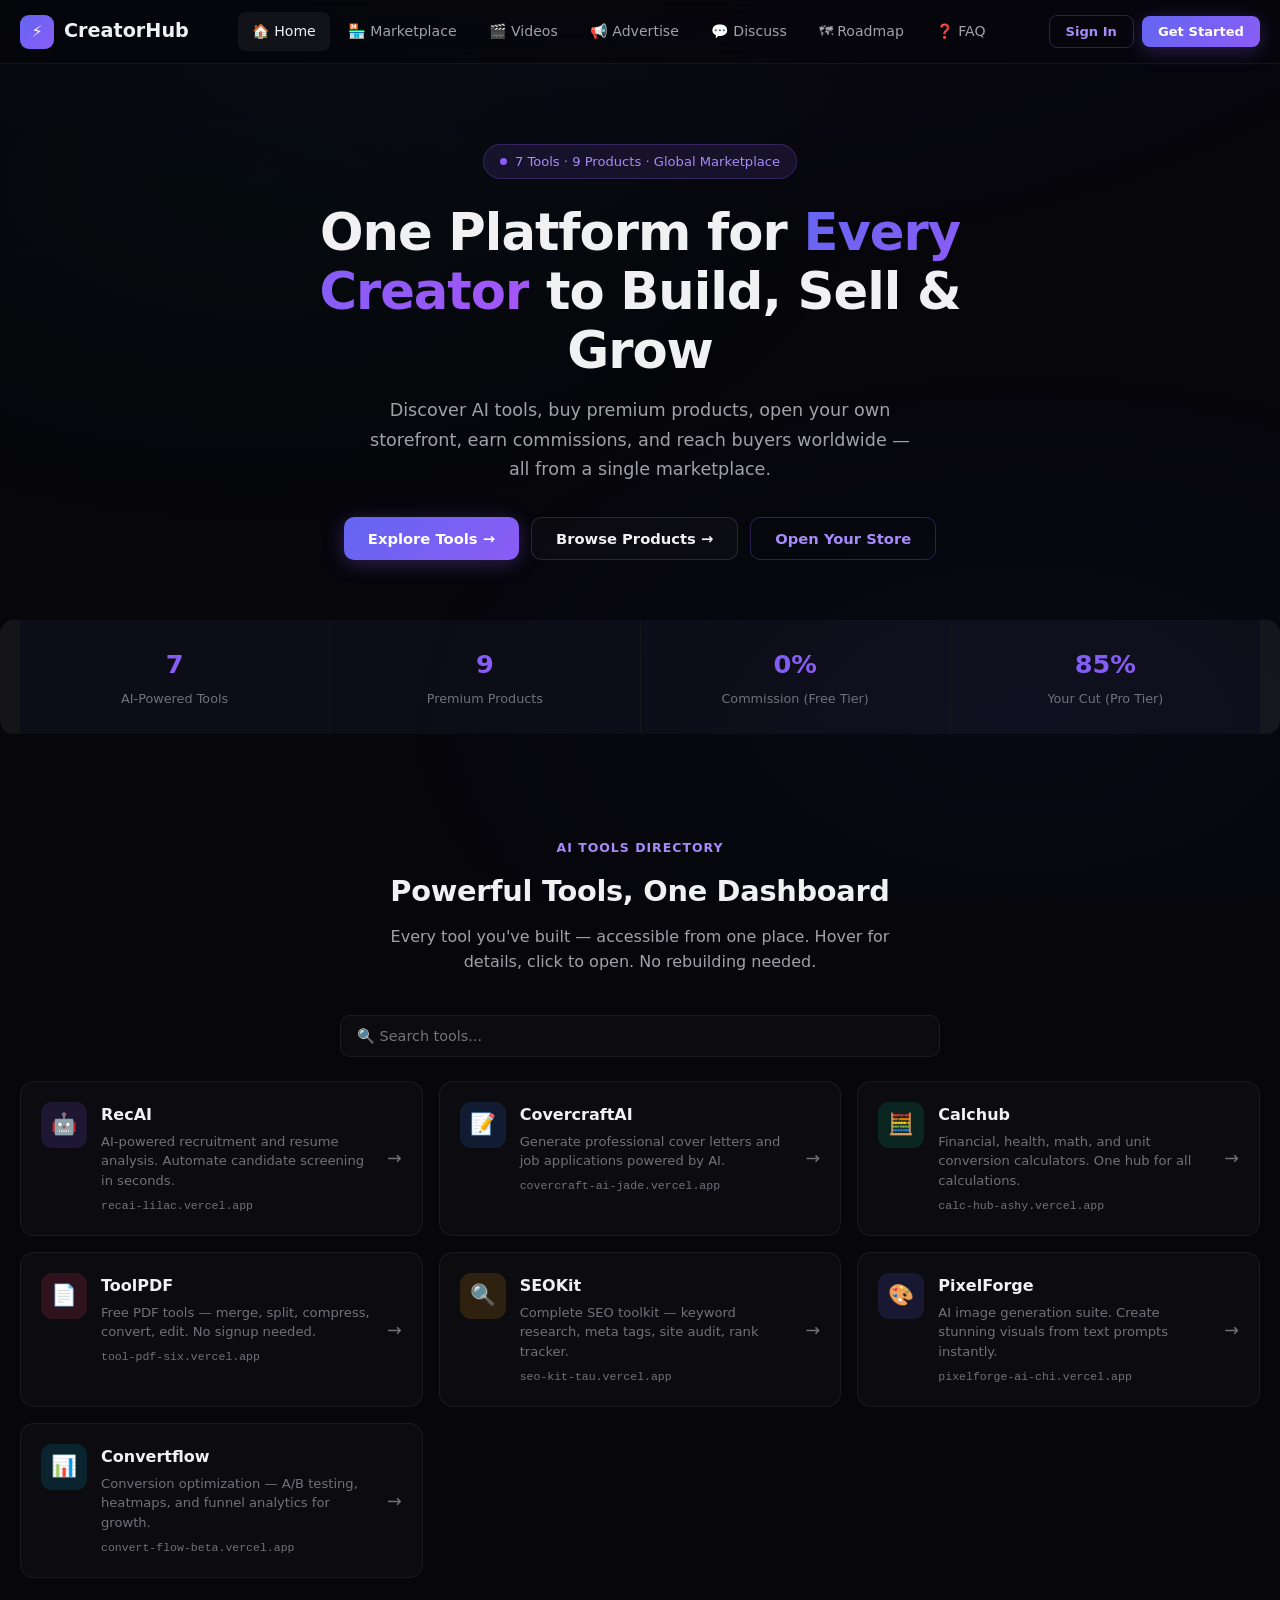
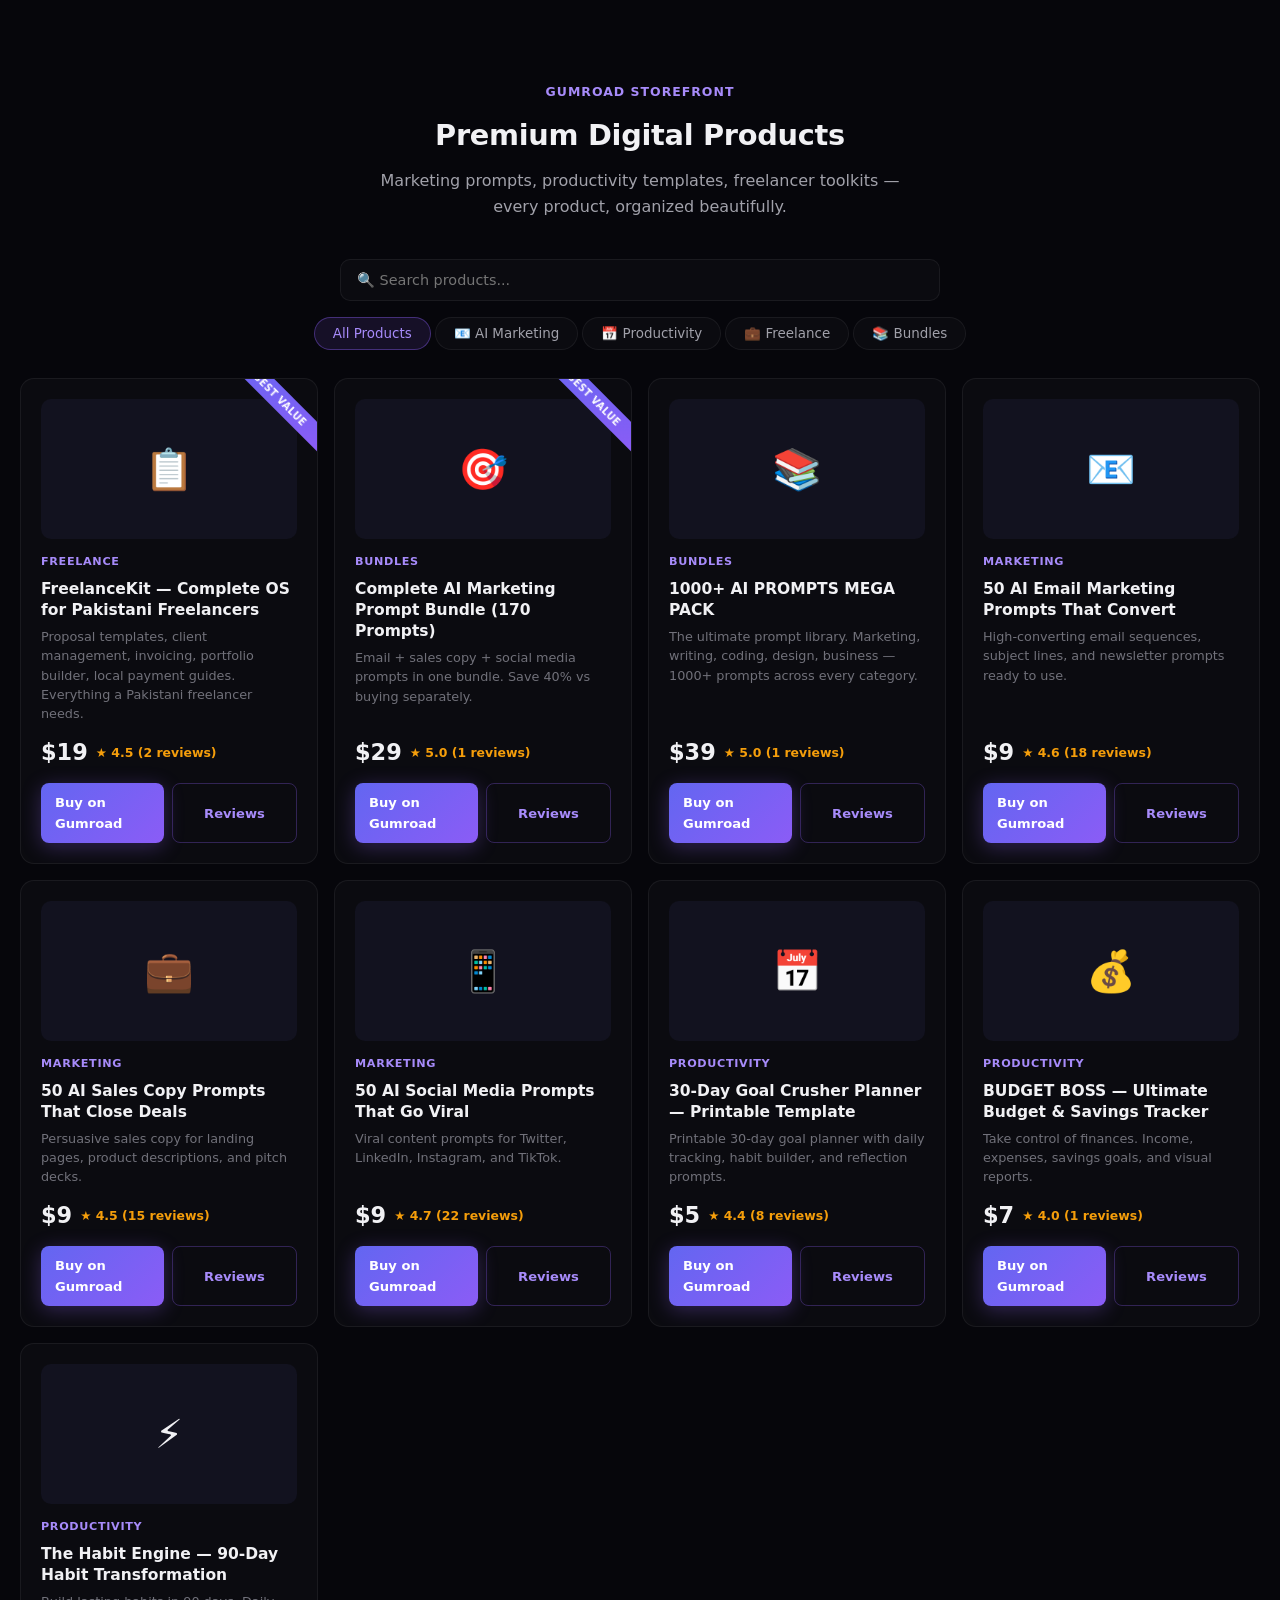
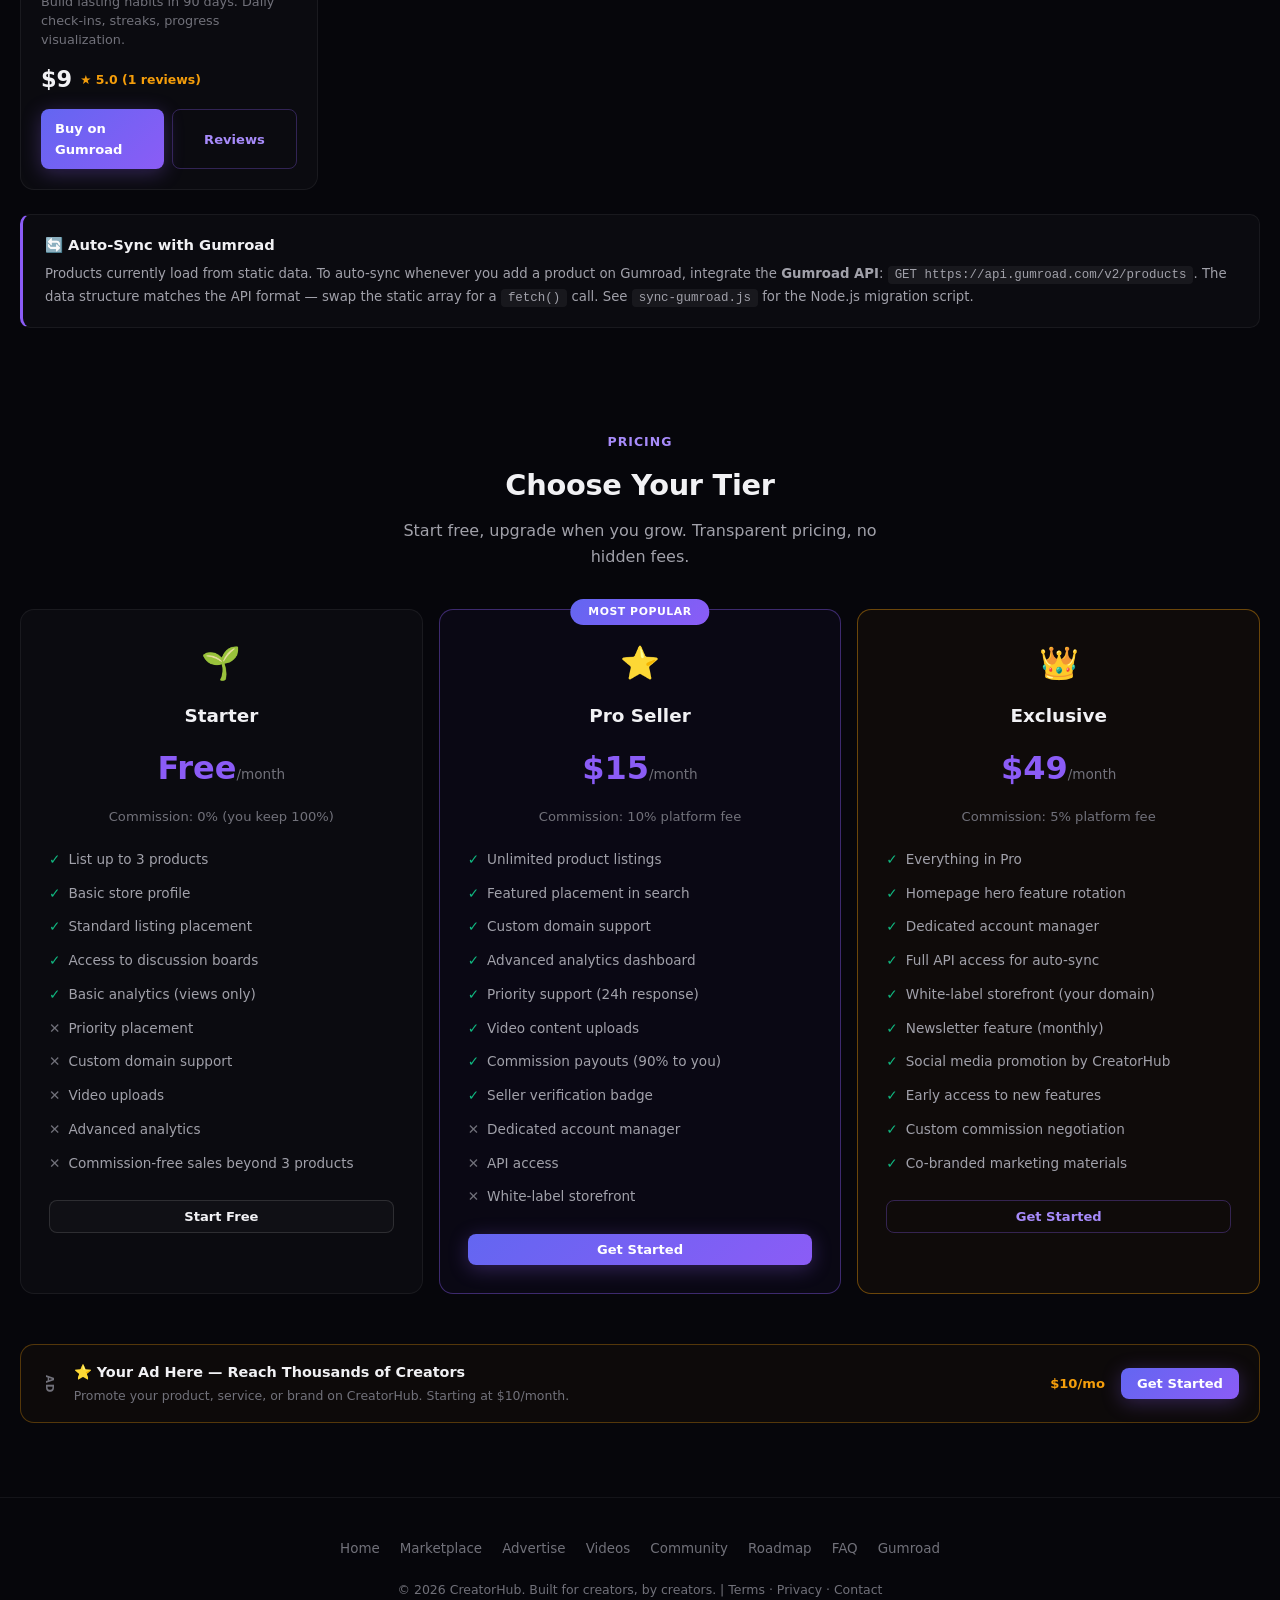
==== index.html @ b2ad4614 "first commit" ====
<!DOCTYPE html>
<html lang="en">
<head>
<meta charset="UTF-8">
<meta name="viewport" content="width=device-width, initial-scale=1.0">
<title>CreatorHub — All-in-One Creator Marketplace</title>
<meta name="description" content="Discover AI tools, buy premium digital products, open your own store, and grow your creator business. One platform for everything.">
<link rel="stylesheet" href="css/style.css">
</head>
<body>

<!-- ============================================================
     NAVIGATION
     ============================================================ -->
<nav class="nav">
  <div class="nav-inner">
    <a href="#" class="logo" onclick="App.navigate('home');return false;">
      <div class="logo-icon">⚡</div>
      CreatorHub
    </a>
    <div class="nav-links" id="navLinks">
      <a data-page="home" class="active" onclick="App.navigate('home')">🏠 Home</a>
      <a data-page="marketplace" onclick="App.navigate('marketplace')">🏪 Marketplace</a>
      <a data-page="videos" onclick="App.navigate('videos')">🎬 Videos</a>
      <a data-page="ads" onclick="App.navigate('ads')">📢 Advertise</a>
      <a data-page="discussions" onclick="App.navigate('discussions')">💬 Discuss</a>
      <a data-page="roadmap" onclick="App.navigate('roadmap')">🗺 Roadmap</a>
      <a data-page="faq" onclick="App.navigate('faq')">❓ FAQ</a>
    </div>
    <div class="nav-auth" id="authUI">
      <button class="btn btn-sm btn-outline" onclick="App.openModal('loginModal')">Sign In</button>
      <button class="btn btn-sm btn-primary" onclick="App.openModal('registerModal')">Get Started</button>
    </div>
    <button class="mobile-menu-btn" id="mobileMenuBtn">☰</button>
  </div>
</nav>

<!-- ============================================================
     TOAST CONTAINER
     ============================================================ -->
<div id="toastContainer" style="position:fixed;bottom:20px;right:20px;z-index:300;"></div>

<!-- ============================================================
     PAGE: HOME
     ============================================================ -->
<section class="page-section active" id="page-home">

  <!-- HERO -->
  <div class="hero">
    <div class="hero-badge"><span class="hero-badge-dot"></span> 7 Tools · 9 Products · Global Marketplace</div>
    <h1>One Platform for <span>Every Creator</span> to Build, Sell & Grow</h1>
    <p>Discover AI tools, buy premium products, open your own storefront, earn commissions, and reach buyers worldwide — all from a single marketplace.</p>
    <div class="hero-actions">
      <button class="btn btn-primary" onclick="document.getElementById('tools').scrollIntoView({behavior:'smooth'})">Explore Tools →</button>
      <button class="btn btn-secondary" onclick="document.getElementById('products').scrollIntoView({behavior:'smooth'})">Browse Products →</button>
      <button class="btn btn-outline" onclick="App.navigate('marketplace')">Open Your Store</button>
    </div>
  </div>

  <!-- STATS -->
  <div class="stats-bar" style="max-width:var(--max-width);margin:0 auto 50px;padding:0 20px;">
    <div class="stat"><div class="stat-value">7</div><div class="stat-label">AI-Powered Tools</div></div>
    <div class="stat"><div class="stat-value">9</div><div class="stat-label">Premium Products</div></div>
    <div class="stat"><div class="stat-value">0%</div><div class="stat-label">Commission (Free Tier)</div></div>
    <div class="stat"><div class="stat-value">85%</div><div class="stat-label">Your Cut (Pro Tier)</div></div>
  </div>

  <!-- TOOLS -->
  <div class="section" id="tools">
    <div class="section-header">
      <div class="section-label">AI Tools Directory</div>
      <h2>Powerful Tools, One Dashboard</h2>
      <p>Every tool you've built — accessible from one place. Hover for details, click to open. No rebuilding needed.</p>
    </div>
    <div style="max-width:600px;margin:0 auto 24px;">
      <input type="text" placeholder="🔍 Search tools..." id="toolsSearch" style="width:100%;padding:12px 16px;background:var(--bg-card);border:1px solid var(--border);border-radius:10px;color:var(--text-primary);font-size:0.9rem;font-family:var(--font);">
    </div>
    <div class="grid-3" id="toolsGrid"></div>
    <p id="toolsNoResults" style="text-align:center;color:var(--text-muted);margin-top:16px;display:none;">No tools match your search. Try a different keyword.</p>
  </div>

  <!-- PRODUCTS -->
  <div class="section" id="products">
    <div class="section-header">
      <div class="section-label">Gumroad Storefront</div>
      <h2>Premium Digital Products</h2>
      <p>Marketing prompts, productivity templates, freelancer toolkits — every product, organized beautifully.</p>
    </div>
    <div style="max-width:600px;margin:0 auto 16px;">
      <input type="text" placeholder="🔍 Search products..." id="productsSearch" style="width:100%;padding:12px 16px;background:var(--bg-card);border:1px solid var(--border);border-radius:10px;color:var(--text-primary);font-size:0.9rem;font-family:var(--font);">
    </div>
    <div class="tabs" id="productTabs">
      <button class="tab active" data-cat="all">All Products</button>
      <button class="tab" data-cat="marketing">📧 AI Marketing</button>
      <button class="tab" data-cat="productivity">📅 Productivity</button>
      <button class="tab" data-cat="freelance">💼 Freelance</button>
      <button class="tab" data-cat="bundles">📚 Bundles</button>
    </div>
    <div class="grid-4" id="productsGrid"></div>

    <div class="info-box" style="margin-top:24px;">
      <h4>🔄 Auto-Sync with Gumroad</h4>
      <p>Products currently load from static data. To auto-sync whenever you add a product on Gumroad, integrate the <strong>Gumroad API</strong>: <code>GET https://api.gumroad.com/v2/products</code>. The data structure matches the API format — swap the static array for a <code>fetch()</code> call. See <code>sync-gumroad.js</code> for the Node.js migration script.</p>
    </div>
  </div>

  <!-- TIERS -->
  <div class="section" id="tiers">
    <div class="section-header">
      <div class="section-label">Pricing</div>
      <h2>Choose Your Tier</h2>
      <p>Start free, upgrade when you grow. Transparent pricing, no hidden fees.</p>
    </div>
    <div class="tier-grid" id="tiersGrid"></div>
  </div>

  <!-- AD BANNER SAMPLE -->
  <div style="max-width:var(--max-width);margin:0 auto;padding:0 20px 50px;">
    <div class="ad-banner premium">
      <div class="ad-label">AD</div>
      <div class="ad-content">
        <h4>⭐ Your Ad Here — Reach Thousands of Creators</h4>
        <p>Promote your product, service, or brand on CreatorHub. Starting at $10/month.</p>
      </div>
      <div class="ad-price">$10/mo</div>
      <button class="btn btn-sm btn-primary" onclick="App.navigate('ads')">Get Started</button>
    </div>
  </div>

</section>

<!-- ============================================================
     PAGE: MARKETPLACE
     ============================================================ -->
<section class="page-section" id="page-marketplace">
  <div class="hero" style="padding-top:60px;">
    <h1>The <span>Creator Marketplace</span></h1>
    <p>Discover stores from creators worldwide. List your own products and earn. Free tier available — no risk.</p>
  </div>
  <div class="section">
    <div class="section-header"><h2>Featured Sellers</h2></div>
    <div class="grid-3" id="marketplaceGrid"></div>
  </div>
  <div class="section" style="padding-top:0;">
    <div class="section-header"><h2>Apply to Sell</h2><p>Fill the form and we'll review your store within 48 hours.</p></div>
    <div style="max-width:560px;margin:0 auto;">
      <div class="card" id="sellerFormCard">
        <form id="sellerForm" onsubmit="return false;">
          <div class="form-row">
            <div class="form-group"><label>Your Name</label><input type="text" placeholder="Osama" required id="sellerName"></div>
            <div class="form-group"><label>Store Name</label><input type="text" placeholder="My Store" required id="storeName"></div>
          </div>
          <div class="form-group"><label>Gumroad / Product URL</label><input type="url" placeholder="https://yourname.gumroad.com" required id="sellerUrl"></div>
          <div class="form-group"><label>What do you sell?</label><input type="text" placeholder="e.g. Notion templates, AI prompts, design assets" required id="sellerType"></div>
          <div class="form-group">
            <label>Choose Tier</label>
            <select required id="sellerTier">
              <option value="">Select a tier...</option>
              <option value="free">🌱 Starter — Free (0% commission, 3 products)</option>
              <option value="pro">⭐ Pro — $15/mo (10% commission, unlimited)</option>
              <option value="exclusive">👑 Exclusive — $49/mo (5% commission, white-label)</option>
            </select>
          </div>
          <button class="btn btn-primary" style="width:100%;justify-content:center;" id="sellerFormBtn">Apply Now →</button>
        </form>
        <div class="form-success-box" id="sellerSuccess">
          <div class="icon">🎉</div>
          <h4>Application Submitted!</h4>
          <p>We'll review your store and get back within 48 hours. Your products appear on CreatorHub once approved.</p>
        </div>
      </div>
    </div>
  </div>
</section>

<!-- ============================================================
     PAGE: VIDEOS
     ============================================================ -->
<section class="page-section" id="page-videos">
  <div class="hero" style="padding-top:60px;">
    <h1>🎬 <span>Video Content</span></h1>
    <p>Product demos, tutorials, and premium content. Free videos for everyone, premium content for Pro+ members.</p>
  </div>
  <div class="section">
    <div class="video-grid" id="videosGrid"></div>
    <div class="info-box" style="margin-top:24px;">
      <h4>📹 Want to feature your video?</h4>
      <p>Pro and Exclusive sellers can upload product demos and tutorials. Premium videos are locked to paid subscribers. Third-party advertisers can also buy pre-roll ad placements on video content.</p>
    </div>
  </div>
</section>

<!-- ============================================================
     PAGE: ADVERTISE
     ============================================================ -->
<section class="page-section" id="page-ads">
  <div class="hero" style="padding-top:60px;">
    <h1>📢 <span>Advertise</span> on CreatorHub</h1>
    <p>Reach creators, freelancers, and buyers. Promote your product, brand, or service with targeted ad placements.</p>
  </div>
  <div class="section">
    <div class="grid-4" id="adsGrid"></div>
    <div class="info-box" style="margin-top:24px;">
      <h4>🔄 Who can advertise?</h4>
      <p><strong>Anyone.</strong> Your products, other creators' products, movie promotions, app installs, SaaS tools, online courses — if it's relevant to creators and buyers, it fits. Each ad slot is reviewed before going live to maintain quality.</p>
    </div>
  </div>
</section>

<!-- ============================================================
     PAGE: DISCUSSIONS
     ============================================================ -->
<section class="page-section" id="page-discussions">
  <div class="hero" style="padding-top:60px;">
    <h1>💬 <span>Community Discussions</span></h1>
    <p>Ask questions, share wins, request features, and connect with fellow creators.</p>
  </div>
  <div class="section">
    <div style="margin-bottom:16px;" id="discussionActions"></div>
    <div id="discussionsGrid"></div>
    <div class="info-box" style="margin-top:16px;">
      <h4>🚩 Community Guidelines</h4>
      <p>Be respectful. No spam. No hate speech. Reports are reviewed within 24 hours. Repeated violations result in account suspension. This is a space for creators to help creators.</p>
    </div>
  </div>
</section>

<!-- ============================================================
     PAGE: ROADMAP
     ============================================================ -->
<section class="page-section" id="page-roadmap">
  <div class="hero" style="padding-top:60px;">
    <h1>🗺 <span>Product Roadmap</span></h1>
    <p>Where we're headed — from Pakistan-first to global creator economy platform.</p>
  </div>
  <div class="section">
    <div class="grid-3" id="roadmapGrid"></div>
  </div>
</section>

<!-- ============================================================
     PAGE: FAQ
     ============================================================ -->
<section class="page-section" id="page-faq">
  <div class="hero" style="padding-top:60px;">
    <h1>❓ <span>Frequently Asked</span> Questions</h1>
    <p>Everything you need to know about CreatorHub.</p>
  </div>
  <div class="section">
    <div class="grid-3" id="faqGrid"></div>
  </div>
</section>

<!-- ============================================================
     PAGE: DASHBOARD (authenticated)
     ============================================================ -->
<section class="page-section" id="page-dashboard">
  <div class="hero" style="padding-top:60px;">
    <h1>📊 <span>Dashboard</span></h1>
    <p>Your CreatorHub overview. Analytics, earnings, and product performance.</p>
  </div>
  <div class="section" id="dashboardContent">
    <p style="text-align:center;color:var(--text-muted);">Sign in to view your dashboard.</p>
  </div>
</section>

<!-- ============================================================
     PAGE: MY STORE (authenticated)
     ============================================================ -->
<section class="page-section" id="page-my-store">
  <div class="hero" style="padding-top:60px;">
    <h1>🏪 <span>My Store</span></h1>
    <p>Manage your products, view reviews, and track performance.</p>
  </div>
  <div class="section" id="myStoreContent">
    <p style="text-align:center;color:var(--text-muted);">Sign in to manage your store.</p>
  </div>
</section>

<!-- ============================================================
     PAGE: SETTINGS (authenticated)
     ============================================================ -->
<section class="page-section" id="page-settings">
  <div class="hero" style="padding-top:60px;">
    <h1>⚙️ <span>Account Settings</span></h1>
    <p>Manage your profile, security, and preferences.</p>
  </div>
  <div class="section" id="settingsContent" style="max-width:560px;">
    <p style="text-align:center;color:var(--text-muted);">Sign in to access settings.</p>
  </div>
</section>

<!-- ============================================================
     MODALS
     ============================================================ -->

<!-- LOGIN MODAL -->
<div class="modal-overlay" id="loginModal">
  <div class="modal">
    <h2>Welcome Back</h2>
    <p>Sign in to your CreatorHub account</p>

    <div class="social-login">
      <button class="social-btn google" onclick="App.login('google')">🔵 Continue with Google</button>
      <button class="social-btn github" onclick="App.login('github')">🐙 Continue with GitHub</button>
      <button class="social-btn twitter" onclick="App.login('twitter')">🐦 Continue with Twitter</button>
      <button class="social-btn facebook" onclick="App.login('facebook')">📘 Continue with Facebook</button>
    </div>

    <div class="divider-line">or sign in with email</div>

    <div class="form-group">
      <label>Email</label>
      <input type="email" placeholder="you@example.com" id="loginEmail">
    </div>
    <div class="form-group">
      <label>Password</label>
      <input type="password" placeholder="Enter password" id="loginPass">
    </div>
    <button class="btn btn-primary" style="width:100%;justify-content:center;margin-bottom:10px;" id="loginEmailBtn">Sign In</button>
    <div style="display:flex;justify-content:space-between;font-size:0.8rem;">
      <a style="color:var(--accent);cursor:pointer;" onclick="App.showToast('📧 Password reset link sent to your email', 'info')">Forgot password?</a>
      <a style="color:var(--accent);cursor:pointer;" onclick="App.closeModal('loginModal');App.openModal('registerModal');">Create account</a>
    </div>
  </div>
</div>

<!-- REGISTER MODAL -->
<div class="modal-overlay" id="registerModal">
  <div class="modal">
    <h2>Create Your Account</h2>
    <p>Join the creator marketplace — free to start.</p>

    <div class="social-login">
      <button class="social-btn google" onclick="App.login('google')">🔵 Continue with Google</button>
      <button class="social-btn github" onclick="App.login('github')">🐙 Continue with GitHub</button>
    </div>

    <div class="divider-line">or register with email</div>

    <div class="form-group">
      <label>Full Name</label>
      <input type="text" placeholder="Your name" id="regName">
    </div>
    <div class="form-group">
      <label>Email</label>
      <input type="email" placeholder="you@example.com" id="regEmail">
    </div>
    <div class="form-group">
      <label>Password</label>
      <input type="password" placeholder="Min 8 characters" id="regPass">
    </div>
    <button class="btn btn-primary" style="width:100%;justify-content:center;" id="registerBtn">Create Free Account</button>
    <p style="text-align:center;font-size:0.78rem;color:var(--text-muted);margin-top:10px;">
      By signing up, you agree to our Terms and Privacy Policy.
    </p>
  </div>
</div>

<!-- REVIEWS MODAL -->
<div class="modal-overlay" id="reviewModal">
  <div class="modal wide">
    <div id="reviewContent"></div>
    <button class="btn btn-secondary btn-sm" style="margin-top:16px;" onclick="App.closeModal('reviewModal')">Close</button>
  </div>
</div>

<!-- ============================================================
     FOOTER
     ============================================================ -->
<footer class="footer">
  <div class="footer-links">
    <a onclick="App.navigate('home')">Home</a>
    <a onclick="App.navigate('marketplace')">Marketplace</a>
    <a onclick="App.navigate('ads')">Advertise</a>
    <a onclick="App.navigate('videos')">Videos</a>
    <a onclick="App.navigate('discussions')">Community</a>
    <a onclick="App.navigate('roadmap')">Roadmap</a>
    <a onclick="App.navigate('faq')">FAQ</a>
    <a href="https://bahijan4.gumroad.com" target="_blank">Gumroad</a>
  </div>
  <p>© 2026 CreatorHub. Built for creators, by creators. | Terms · Privacy · Contact</p>
</footer>

<!-- ============================================================
     SCRIPTS
     ============================================================ -->
<script src="js/data.js"></script>
<script src="js/app.js"></script>

</body>
</html>
---- css/style.css ----
/* ============================================================
   CREATORHUB v2 — Full Marketplace Platform
   Design System & Global Styles
   ============================================================ */

:root {
  /* Dark theme */
  --bg-deep: #06060b;
  --bg-surface: #0d0d17;
  --bg-elevated: #12121f;
  --bg-card: rgba(255,255,255,0.025);
  --bg-card-hover: rgba(255,255,255,0.05);
  --border: rgba(255,255,255,0.06);
  --border-light: rgba(255,255,255,0.12);
  --border-active: rgba(139,92,246,0.4);
  --text-primary: #f1f1f4;
  --text-secondary: #a1a1aa;
  --text-muted: #71717a;
  --accent: #8b5cf6;
  --accent-soft: rgba(139,92,246,0.12);
  --accent-glow: rgba(139,92,246,0.3);
  --green: #10b981;
  --green-soft: rgba(16,185,129,0.12);
  --amber: #f59e0b;
  --amber-soft: rgba(245,158,11,0.12);
  --red: #ef4444;
  --red-soft: rgba(239,68,68,0.12);
  --radius: 10px;
  --radius-lg: 14px;
  --radius-xl: 20px;
  --font: 'Inter', -apple-system, BlinkMacSystemFont, 'Segoe UI', system-ui, sans-serif;
  --max-width: 1320px;
  --nav-height: 64px;
}

*, *::before, *::after { box-sizing: border-box; margin: 0; padding: 0; }

html { scroll-behavior: smooth; }

body {
  font-family: var(--font);
  background: var(--bg-deep);
  color: var(--text-primary);
  line-height: 1.6;
  -webkit-font-smoothing: antialiased;
  min-height: 100vh;
}

body::before {
  content: '';
  position: fixed; inset: 0; z-index: 0; pointer-events: none;
  background:
    radial-gradient(ellipse 70% 50% at 50% -20%, rgba(139,92,246,0.06), transparent),
    radial-gradient(ellipse 50% 40% at 80% 80%, rgba(99,102,241,0.04), transparent),
    radial-gradient(ellipse 50% 40% at 20% 20%, rgba(16,185,129,0.03), transparent);
}

/* ---- SCROLLBAR ---- */
::-webkit-scrollbar { width: 6px; }
::-webkit-scrollbar-track { background: transparent; }
::-webkit-scrollbar-thumb { background: rgba(255,255,255,0.1); border-radius: 3px; }
::-webkit-scrollbar-thumb:hover { background: rgba(255,255,255,0.2); }

/* ---- NAV ---- */
.nav {
  position: sticky; top: 0; z-index: 100;
  background: rgba(6,6,11,0.88);
  backdrop-filter: blur(20px) saturate(180%);
  border-bottom: 1px solid var(--border);
  height: var(--nav-height);
}
.nav-inner {
  max-width: var(--max-width); margin: 0 auto; padding: 0 20px;
  height: 100%; display: flex; align-items: center; justify-content: space-between;
}
.logo { display: flex; align-items: center; gap: 10px; font-weight: 700; font-size: 1.2rem; color: var(--text-primary); text-decoration: none; }
.logo-icon { width: 34px; height: 34px; background: linear-gradient(135deg, #6366f1, #8b5cf6); border-radius: 9px; display: flex; align-items: center; justify-content: center; font-size: 1rem; }
.nav-links { display: flex; gap: 4px; align-items: center; }
.nav-links a { color: var(--text-secondary); text-decoration: none; padding: 8px 14px; border-radius: 8px; font-size: 0.88rem; font-weight: 500; transition: all 0.2s; cursor: pointer; }
.nav-links a:hover, .nav-links a.active { color: var(--text-primary); background: var(--bg-card-hover); }
.nav-auth { display: flex; gap: 8px; align-items: center; }
.nav-avatar { width: 32px; height: 32px; border-radius: 50%; background: var(--accent-soft); display: flex; align-items: center; justify-content: center; font-weight: 600; font-size: 0.8rem; color: #a78bfa; cursor: pointer; position: relative; }
.nav-dropdown { display: none; position: absolute; top: 40px; right: 0; background: var(--bg-elevated); border: 1px solid var(--border-light); border-radius: var(--radius); min-width: 180px; overflow: hidden; z-index: 10; }
.nav-dropdown.open { display: block; }
.nav-dropdown a { display: block; padding: 10px 16px; color: var(--text-secondary); text-decoration: none; font-size: 0.85rem; transition: all 0.15s; cursor: pointer; }
.nav-dropdown a:hover { background: var(--bg-card-hover); color: var(--text-primary); }
.nav-dropdown .divider { border-top: 1px solid var(--border); margin: 4px 0; }
.mobile-menu-btn { display: none; background: none; border: none; color: var(--text-primary); font-size: 1.4rem; cursor: pointer; }

/* ---- BUTTONS ---- */
.btn {
  display: inline-flex; align-items: center; gap: 8px; padding: 12px 24px;
  border-radius: 10px; font-weight: 600; font-size: 0.92rem; text-decoration: none;
  border: none; cursor: pointer; transition: all 0.2s; font-family: var(--font);
}
.btn-primary { background: linear-gradient(135deg, #6366f1, #8b5cf6); color: #fff; box-shadow: 0 4px 20px var(--accent-glow); }
.btn-primary:hover { transform: translateY(-1px); box-shadow: 0 6px 28px rgba(139,92,246,0.4); }
.btn-secondary { background: var(--bg-card); color: var(--text-primary); border: 1px solid var(--border-light); }
.btn-secondary:hover { background: var(--bg-card-hover); border-color: rgba(255,255,255,0.2); }
.btn-outline { background: transparent; color: #a78bfa; border: 1px solid rgba(139,92,246,0.3); }
.btn-outline:hover { background: var(--accent-soft); }
.btn-sm { padding: 8px 16px; font-size: 0.82rem; border-radius: 8px; }
.btn-green { background: var(--green); color: #fff; }
.btn-green:hover { filter: brightness(1.15); }
.btn-danger { background: var(--red); color: #fff; }
.btn-danger:hover { filter: brightness(1.15); }

/* ---- HERO ---- */
.hero { position: relative; z-index: 1; padding: 80px 20px 60px; text-align: center; max-width: 800px; margin: 0 auto; }
.hero-badge { display: inline-flex; align-items: center; gap: 8px; background: var(--accent-soft); border: 1px solid rgba(139,92,246,0.25); color: #a78bfa; padding: 6px 16px; border-radius: 100px; font-size: 0.82rem; font-weight: 500; margin-bottom: 24px; }
.hero-badge-dot { width: 7px; height: 7px; background: #8b5cf6; border-radius: 50%; animation: pulse 2s infinite; }
@keyframes pulse { 0%,100%{opacity:1} 50%{opacity:0.4} }
.hero h1 { font-size: clamp(2rem, 4.5vw, 3.2rem); font-weight: 800; line-height: 1.15; letter-spacing: -0.02em; margin-bottom: 16px; }
.hero h1 span { background: linear-gradient(135deg, #6366f1, #8b5cf6, #a855f7); -webkit-background-clip: text; -webkit-text-fill-color: transparent; background-clip: text; }
.hero p { font-size: 1.1rem; color: var(--text-secondary); max-width: 560px; margin: 0 auto 32px; line-height: 1.7; }
.hero-actions { display: flex; gap: 12px; justify-content: center; flex-wrap: wrap; }

/* ---- SECTION ---- */
.section { position: relative; z-index: 1; max-width: var(--max-width); margin: 0 auto; padding: 50px 20px; }
.section-header { text-align: center; margin-bottom: 40px; }
.section-label { display: inline-block; font-size: 0.78rem; font-weight: 600; text-transform: uppercase; letter-spacing: 0.08em; color: #a78bfa; margin-bottom: 10px; }
.section-header h2 { font-size: 1.8rem; font-weight: 700; letter-spacing: -0.01em; margin-bottom: 10px; }
.section-header p { color: var(--text-secondary); font-size: 1rem; max-width: 520px; margin: 0 auto; }

/* ---- GRID CARDS ---- */
.grid-3 { display: grid; grid-template-columns: repeat(auto-fill, minmax(300px, 1fr)); gap: 16px; }
.grid-4 { display: grid; grid-template-columns: repeat(auto-fill, minmax(260px, 1fr)); gap: 16px; }

.card {
  background: var(--bg-card); border: 1px solid var(--border);
  border-radius: var(--radius-lg); padding: 22px; transition: all 0.25s;
}
.card:hover { background: var(--bg-card-hover); border-color: var(--border-light); transform: translateY(-2px); }

/* ---- TOOL CARD ---- */
.tool-card {
  display: flex; gap: 14px; align-items: flex-start; text-decoration: none; color: inherit;
  background: var(--bg-card); border: 1px solid var(--border); border-radius: var(--radius-lg);
  padding: 20px; transition: all 0.25s; cursor: pointer;
}
.tool-card:hover { background: var(--bg-card-hover); border-color: var(--border-light); transform: translateY(-2px); }
.tool-icon { width: 46px; height: 46px; border-radius: 11px; display: flex; align-items: center; justify-content: center; font-size: 1.3rem; flex-shrink: 0; }
.tool-icon.purple { background: rgba(139,92,246,0.15); color: #a78bfa; }
.tool-icon.blue { background: rgba(59,130,246,0.15); color: #60a5fa; }
.tool-icon.green { background: rgba(16,185,129,0.15); color: #34d399; }
.tool-icon.amber { background: rgba(245,158,11,0.15); color: #fbbf24; }
.tool-icon.rose { background: rgba(244,63,94,0.15); color: #fb7185; }
.tool-icon.cyan { background: rgba(6,182,212,0.15); color: #22d3ee; }
.tool-icon.indigo { background: rgba(99,102,241,0.15); color: #818cf8; }
.tool-info { flex: 1; min-width: 0; }
.tool-info h3 { font-size: 1rem; font-weight: 600; margin-bottom: 4px; }
.tool-info p { font-size: 0.82rem; color: var(--text-muted); line-height: 1.5; }
.tool-domain { font-size: 0.72rem; color: var(--text-muted); margin-top: 6px; font-family: monospace; }
.tool-arrow { color: var(--text-muted); font-size: 1.1rem; align-self: center; flex-shrink: 0; transition: transform 0.2s; }
.tool-card:hover .tool-arrow { transform: translateX(3px); color: var(--accent); }

/* ---- PRODUCT CARD ---- */
.product-card {
  background: var(--bg-card); border: 1px solid var(--border); border-radius: var(--radius-lg);
  padding: 20px; transition: all 0.25s; display: flex; flex-direction: column;
  position: relative; overflow: hidden;
}
.product-card:hover { background: var(--bg-card-hover); border-color: var(--border-light); transform: translateY(-2px); }
.product-card.featured::before {
  content: 'BEST VALUE'; position: absolute; top: 10px; right: -28px;
  background: linear-gradient(135deg, #6366f1, #8b5cf6); color: #fff;
  font-size: 0.6rem; font-weight: 700; padding: 3px 30px; transform: rotate(45deg); letter-spacing: 0.05em;
}
.product-image { width: 100%; height: 140px; background: var(--bg-elevated); border-radius: var(--radius); margin-bottom: 14px; display: flex; align-items: center; justify-content: center; font-size: 2.5rem; overflow: hidden; }
.product-image img { width: 100%; height: 100%; object-fit: cover; }
.product-category { font-size: 0.7rem; font-weight: 600; text-transform: uppercase; letter-spacing: 0.06em; color: #a78bfa; margin-bottom: 8px; }
.product-card h3 { font-size: 0.97rem; font-weight: 600; margin-bottom: 6px; line-height: 1.35; }
.product-card .desc { font-size: 0.8rem; color: var(--text-muted); line-height: 1.5; flex: 1; margin-bottom: 12px; }
.product-price { font-size: 1.4rem; font-weight: 700; margin-bottom: 12px; display: flex; align-items: center; gap: 8px; }
.product-rating { font-size: 0.78rem; color: var(--amber); }
.product-footer { display: flex; gap: 8px; }
.product-footer .btn { flex: 1; justify-content: center; padding: 9px 14px; font-size: 0.82rem; }

/* ---- MODALS ---- */
.modal-overlay {
  display: none; position: fixed; inset: 0; background: rgba(0,0,0,0.75);
  backdrop-filter: blur(4px); z-index: 200; align-items: center; justify-content: center;
}
.modal-overlay.open { display: flex; }
.modal {
  background: var(--bg-elevated); border: 1px solid var(--border-light);
  border-radius: var(--radius-xl); padding: 32px; max-width: 480px; width: 92%;
  max-height: 85vh; overflow-y: auto;
}
.modal.wide { max-width: 640px; }
.modal h2 { margin-bottom: 8px; font-size: 1.3rem; }
.modal p { color: var(--text-secondary); font-size: 0.9rem; margin-bottom: 20px; }

/* ---- FORMS ---- */
.form-group { margin-bottom: 14px; }
.form-group label { display: block; font-size: 0.83rem; font-weight: 500; margin-bottom: 5px; color: var(--text-secondary); }
.form-group input, .form-group select, .form-group textarea {
  width: 100%; padding: 11px 14px; background: var(--bg-card); border: 1px solid var(--border);
  border-radius: 9px; color: var(--text-primary); font-size: 0.9rem; font-family: var(--font);
  transition: border-color 0.2s;
}
.form-group input:focus, .form-group select:focus, .form-group textarea:focus {
  outline: none; border-color: rgba(139,92,246,0.5); box-shadow: 0 0 0 3px var(--accent-soft);
}
.form-group select { appearance: none; cursor: pointer; background-image: url("data:image/svg+xml,%3Csvg xmlns='http://www.w3.org/2000/svg' width='12' height='12' viewBox='0 0 12 12'%3E%3Cpath fill='%23a1a1aa' d='M6 8L1 3h10z'/%3E%3C/svg%3E"); background-repeat: no-repeat; background-position: right 14px center; padding-right: 36px; }
.form-row { display: grid; grid-template-columns: 1fr 1fr; gap: 12px; }
.form-error { font-size: 0.78rem; color: var(--red); margin-top: 4px; display: none; }
.form-success-box { display: none; text-align: center; padding: 28px; background: var(--green-soft); border: 1px solid rgba(16,185,129,0.2); border-radius: var(--radius-lg); }
.form-success-box.show { display: block; }
.form-success-box .icon { font-size: 2.5rem; margin-bottom: 10px; }

/* ---- SOCIAL LOGIN BUTTONS ---- */
.social-login { display: flex; flex-direction: column; gap: 10px; margin-bottom: 16px; }
.social-btn {
  display: flex; align-items: center; justify-content: center; gap: 10px;
  padding: 11px; border-radius: 9px; font-size: 0.88rem; font-weight: 500;
  border: 1px solid var(--border-light); cursor: pointer; transition: all 0.2s;
  background: var(--bg-card); color: var(--text-primary); font-family: var(--font);
}
.social-btn:hover { background: var(--bg-card-hover); border-color: rgba(255,255,255,0.2); }
.social-btn.google { border-color: rgba(234,67,53,0.3); }
.social-btn.google:hover { background: rgba(234,67,53,0.08); border-color: rgba(234,67,53,0.5); }
.social-btn.github { border-color: rgba(255,255,255,0.2); }
.social-btn.github:hover { background: rgba(255,255,255,0.05); border-color: rgba(255,255,255,0.35); }
.social-btn.twitter { border-color: rgba(29,161,242,0.3); }
.social-btn.twitter:hover { background: rgba(29,161,242,0.08); border-color: rgba(29,161,242,0.5); }
.social-btn.facebook { border-color: rgba(66,103,178,0.3); }
.social-btn.facebook:hover { background: rgba(66,103,178,0.08); border-color: rgba(66,103,178,0.5); }
.divider-line { display: flex; align-items: center; gap: 12px; margin: 16px 0; color: var(--text-muted); font-size: 0.8rem; }
.divider-line::before, .divider-line::after { content: ''; flex: 1; height: 1px; background: var(--border); }

/* ---- TIER CARDS ---- */
.tier-grid { display: grid; grid-template-columns: repeat(auto-fit, minmax(280px, 1fr)); gap: 16px; }
.tier-card {
  background: var(--bg-card); border: 1px solid var(--border); border-radius: var(--radius-lg);
  padding: 28px; text-align: center; transition: all 0.25s; position: relative;
}
.tier-card:hover { background: var(--bg-card-hover); }
.tier-card.popular { border-color: rgba(139,92,246,0.4); background: rgba(139,92,246,0.04); }
.tier-card.popular::after { content: 'MOST POPULAR'; position: absolute; top: -11px; left: 50%; transform: translateX(-50%); background: linear-gradient(135deg, #6366f1, #8b5cf6); color: #fff; font-size: 0.68rem; font-weight: 700; padding: 4px 18px; border-radius: 100px; letter-spacing: 0.05em; }
.tier-card.exclusive { border-color: rgba(245,158,11,0.4); background: rgba(245,158,11,0.04); }
.tier-icon { font-size: 2rem; margin-bottom: 12px; }
.tier-card h3 { font-size: 1.15rem; margin-bottom: 4px; }
.tier-price { font-size: 2rem; font-weight: 800; color: var(--accent); margin: 12px 0; }
.tier-price span { font-size: 0.85rem; color: var(--text-muted); font-weight: 400; }
.tier-card ul { list-style: none; text-align: left; margin-bottom: 20px; }
.tier-card ul li { padding: 6px 0; font-size: 0.85rem; color: var(--text-secondary); display: flex; align-items: center; gap: 8px; }
.tier-card ul li::before { content: '✓'; color: var(--green); font-weight: 700; flex-shrink: 0; }
.tier-card ul li.x::before { content: '✕'; color: var(--text-muted); }

/* ---- VIDEO SECTION ---- */
.video-grid { display: grid; grid-template-columns: repeat(auto-fill, minmax(300px, 1fr)); gap: 16px; }
.video-card {
  background: var(--bg-card); border: 1px solid var(--border); border-radius: var(--radius-lg);
  overflow: hidden; transition: all 0.25s;
}
.video-card:hover { border-color: var(--border-light); transform: translateY(-2px); }
.video-thumb {
  width: 100%; height: 180px; background: var(--bg-elevated); position: relative;
  display: flex; align-items: center; justify-content: center; font-size: 3rem;
  cursor: pointer;
}
.video-thumb::after { content: '▶'; position: absolute; font-size: 2rem; color: #fff; text-shadow: 0 0 20px rgba(0,0,0,0.5); }
.video-thumb.premium::before { content: 'PREMIUM'; position: absolute; top: 10px; right: 10px; background: rgba(245,158,11,0.9); color: #000; font-size: 0.65rem; font-weight: 700; padding: 3px 10px; border-radius: 4px; }
.video-info { padding: 16px; }
.video-info h4 { font-size: 0.95rem; margin-bottom: 4px; }
.video-info p { font-size: 0.8rem; color: var(--text-muted); }

/* ---- RATING / REVIEWS ---- */
.stars { display: flex; gap: 3px; }
.star { color: var(--text-muted); font-size: 1.1rem; cursor: pointer; transition: color 0.15s; }
.star.filled { color: var(--amber); }
.review-card {
  background: var(--bg-card); border: 1px solid var(--border); border-radius: var(--radius);
  padding: 16px; margin-bottom: 12px;
}
.review-header { display: flex; justify-content: space-between; align-items: center; margin-bottom: 8px; }
.review-author { font-weight: 600; font-size: 0.88rem; }
.review-date { font-size: 0.75rem; color: var(--text-muted); }
.review-text { font-size: 0.85rem; color: var(--text-secondary); line-height: 1.5; }
.review-actions { display: flex; gap: 8px; margin-top: 8px; }
.review-actions button { background: none; border: none; color: var(--text-muted); font-size: 0.78rem; cursor: pointer; padding: 4px 8px; border-radius: 4px; font-family: var(--font); }
.review-actions button:hover { color: var(--text-primary); background: var(--bg-card-hover); }
.review-actions button.report:hover { color: var(--red); }

/* ---- DISCUSSION BOARD ---- */
.discussion-card {
  background: var(--bg-card); border: 1px solid var(--border); border-radius: var(--radius);
  padding: 16px; margin-bottom: 10px; transition: all 0.2s;
}
.discussion-card:hover { background: var(--bg-card-hover); }
.discussion-title { font-weight: 600; font-size: 0.92rem; margin-bottom: 4px; cursor: pointer; }
.discussion-title:hover { color: var(--accent); }
.discussion-meta { font-size: 0.75rem; color: var(--text-muted); display: flex; gap: 16px; }

/* ---- STATS ---- */
.stats-bar { display: grid; grid-template-columns: repeat(4, 1fr); gap: 1px; background: var(--border); border-radius: var(--radius-lg); overflow: hidden; margin-bottom: 50px; }
.stat { background: var(--bg-surface); padding: 24px; text-align: center; }
.stat-value { font-size: 1.6rem; font-weight: 800; background: linear-gradient(135deg, #6366f1, #a855f7); -webkit-background-clip: text; -webkit-text-fill-color: transparent; background-clip: text; }
.stat-label { font-size: 0.8rem; color: var(--text-muted); margin-top: 4px; }

/* ---- TABS ---- */
.tabs { display: flex; gap: 4px; justify-content: center; margin-bottom: 28px; flex-wrap: wrap; }
.tab { padding: 8px 18px; border-radius: 100px; font-size: 0.84rem; font-weight: 500; background: var(--bg-card); border: 1px solid var(--border); color: var(--text-secondary); cursor: pointer; transition: all 0.2s; font-family: var(--font); }
.tab:hover { color: var(--text-primary); border-color: var(--border-light); }
.tab.active { background: var(--accent-soft); border-color: var(--border-active); color: #a78bfa; }

/* ---- INFO BOX ---- */
.info-box {
  background: var(--bg-card); border: 1px solid var(--border); border-left: 3px solid var(--accent);
  border-radius: var(--radius); padding: 18px 22px; margin-top: 20px;
}
.info-box h4 { font-size: 0.92rem; margin-bottom: 6px; }
.info-box p { font-size: 0.83rem; color: var(--text-secondary); line-height: 1.6; }
.info-box code { background: rgba(255,255,255,0.05); padding: 2px 7px; border-radius: 4px; font-size: 0.78rem; }

/* ---- FOOTER ---- */
.footer { position: relative; z-index: 1; border-top: 1px solid var(--border); padding: 40px 20px 28px; text-align: center; }
.footer-links { display: flex; gap: 20px; justify-content: center; margin-bottom: 20px; flex-wrap: wrap; }
.footer-links a { color: var(--text-muted); text-decoration: none; font-size: 0.84rem; cursor: pointer; transition: color 0.2s; }
.footer-links a:hover { color: var(--text-primary); }
.footer p { font-size: 0.78rem; color: var(--text-muted); }

/* ---- PAGE SECTIONS (hide/show based on nav) ---- */
.page-section { display: none; }
.page-section.active { display: block; }

/* ---- AD BANNER ---- */
.ad-banner {
  background: var(--bg-elevated); border: 1px solid var(--border-light); border-radius: var(--radius-lg);
  padding: 16px 20px; margin-bottom: 24px; display: flex; align-items: center; gap: 16px;
}
.ad-banner.premium { border-color: rgba(245,158,11,0.3); background: rgba(245,158,11,0.03); }
.ad-label { font-size: 0.65rem; font-weight: 700; text-transform: uppercase; letter-spacing: 0.08em; color: var(--text-muted); writing-mode: vertical-rl; }
.ad-content { flex: 1; }
.ad-content h4 { font-size: 0.9rem; margin-bottom: 2px; }
.ad-content p { font-size: 0.78rem; color: var(--text-muted); }
.ad-price { font-size: 0.82rem; color: var(--amber); font-weight: 600; white-space: nowrap; }

/* ---- RESPONSIVE ---- */
@media (max-width: 768px) {
  .nav-links { display: none; }
  .mobile-menu-btn { display: block; }
  .nav-links.open { display: flex; flex-direction: column; position: absolute; top: var(--nav-height); left: 0; right: 0; background: var(--bg-elevated); border-bottom: 1px solid var(--border); padding: 12px; z-index: 99; }
  .hero { padding: 50px 16px 40px; }
  .hero h1 { font-size: 1.7rem; }
  .hero p { font-size: 0.95rem; }
  .stats-bar { grid-template-columns: repeat(2, 1fr); }
  .grid-3, .grid-4, .tier-grid { grid-template-columns: 1fr; }
  .form-row { grid-template-columns: 1fr; }
  .section { padding: 36px 16px; }
}

@media (max-width: 480px) {
  .hero h1 { font-size: 1.5rem; }
  .btn { padding: 10px 18px; font-size: 0.85rem; }
  .stats-bar { grid-template-columns: 1fr 1fr; }
}
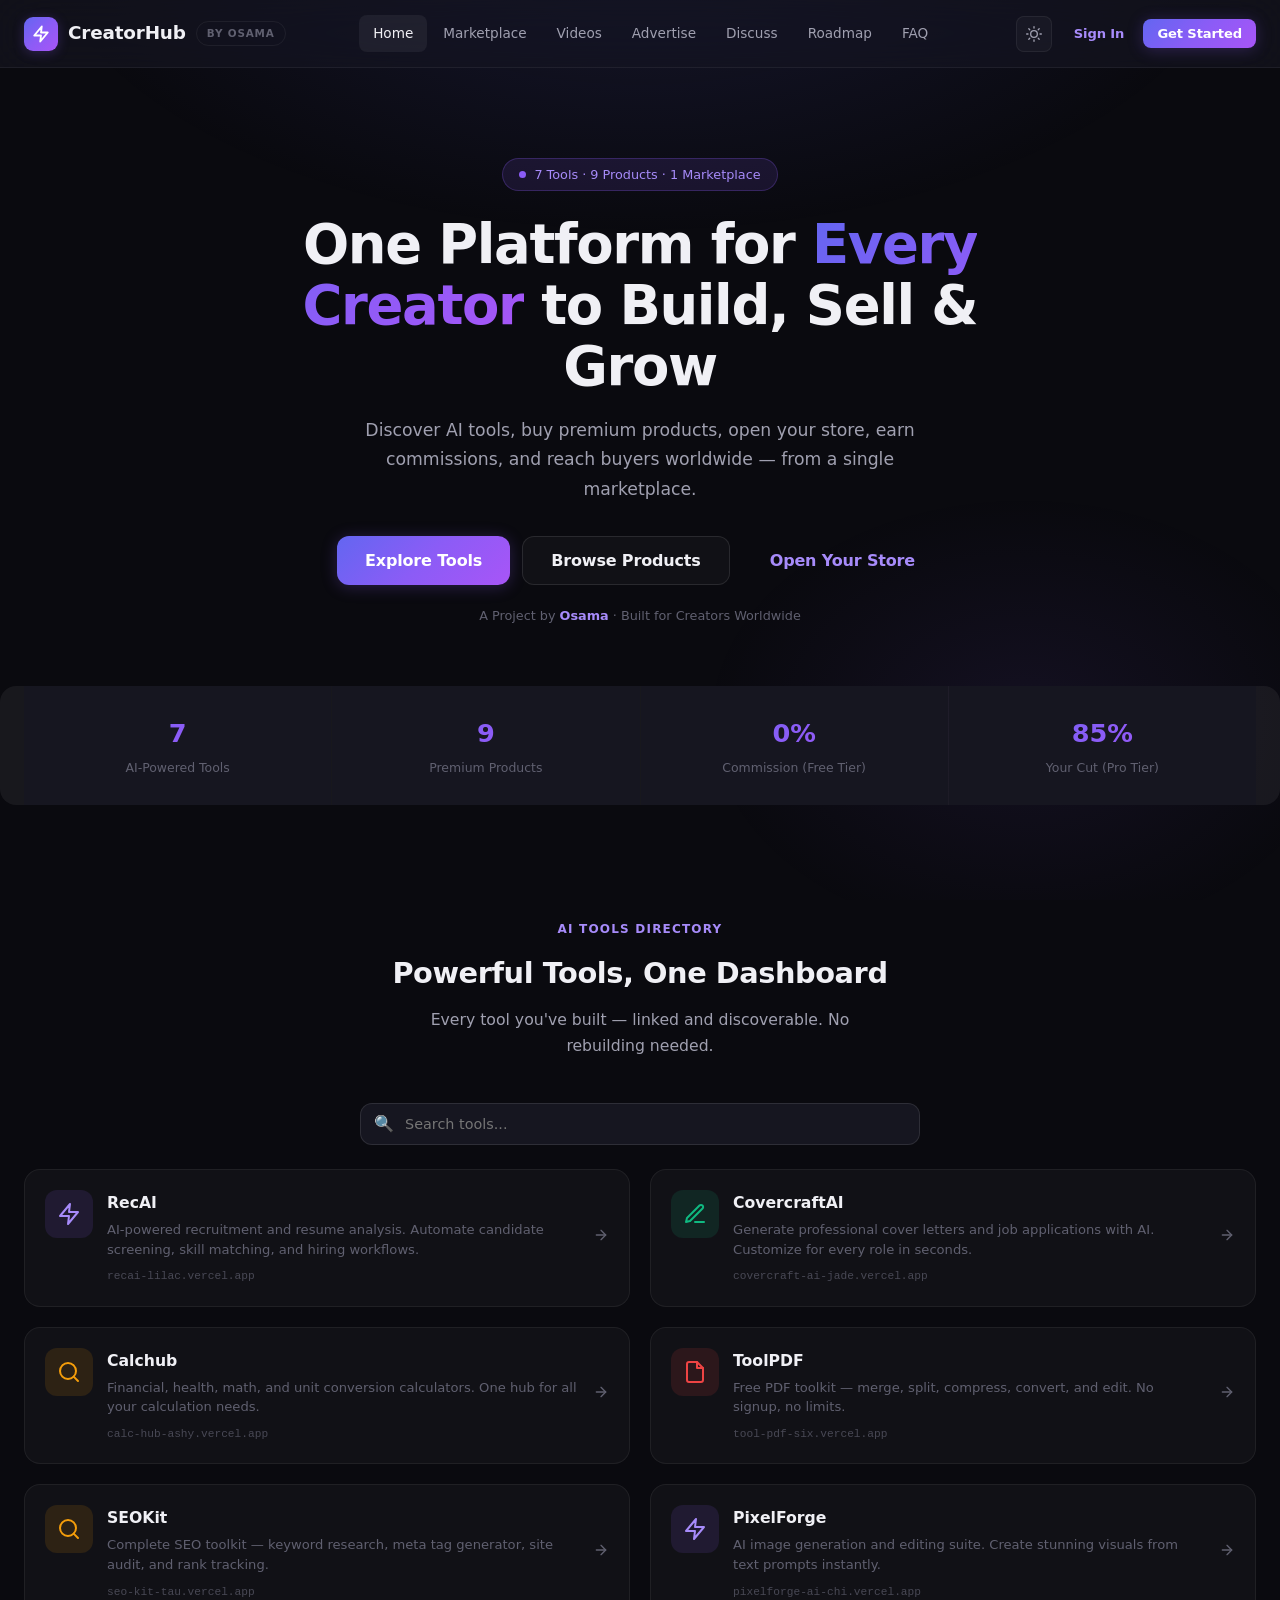
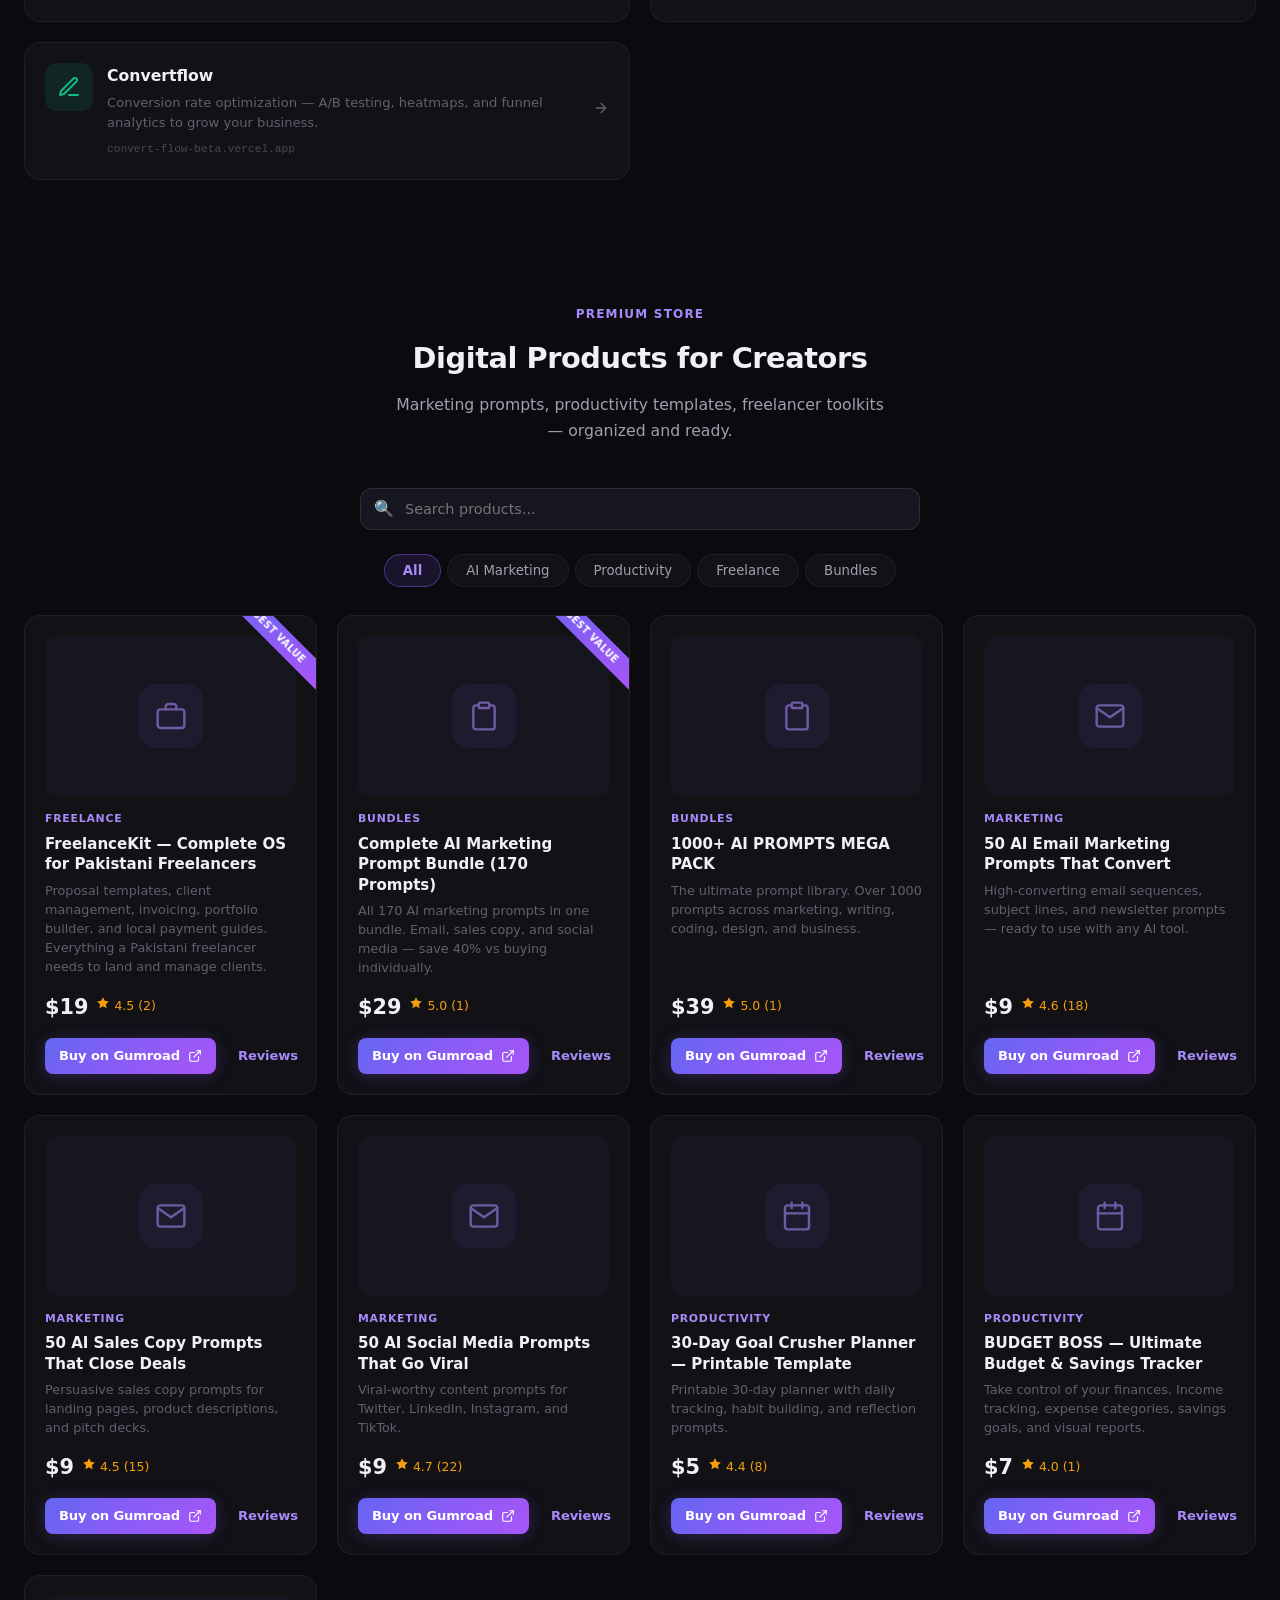
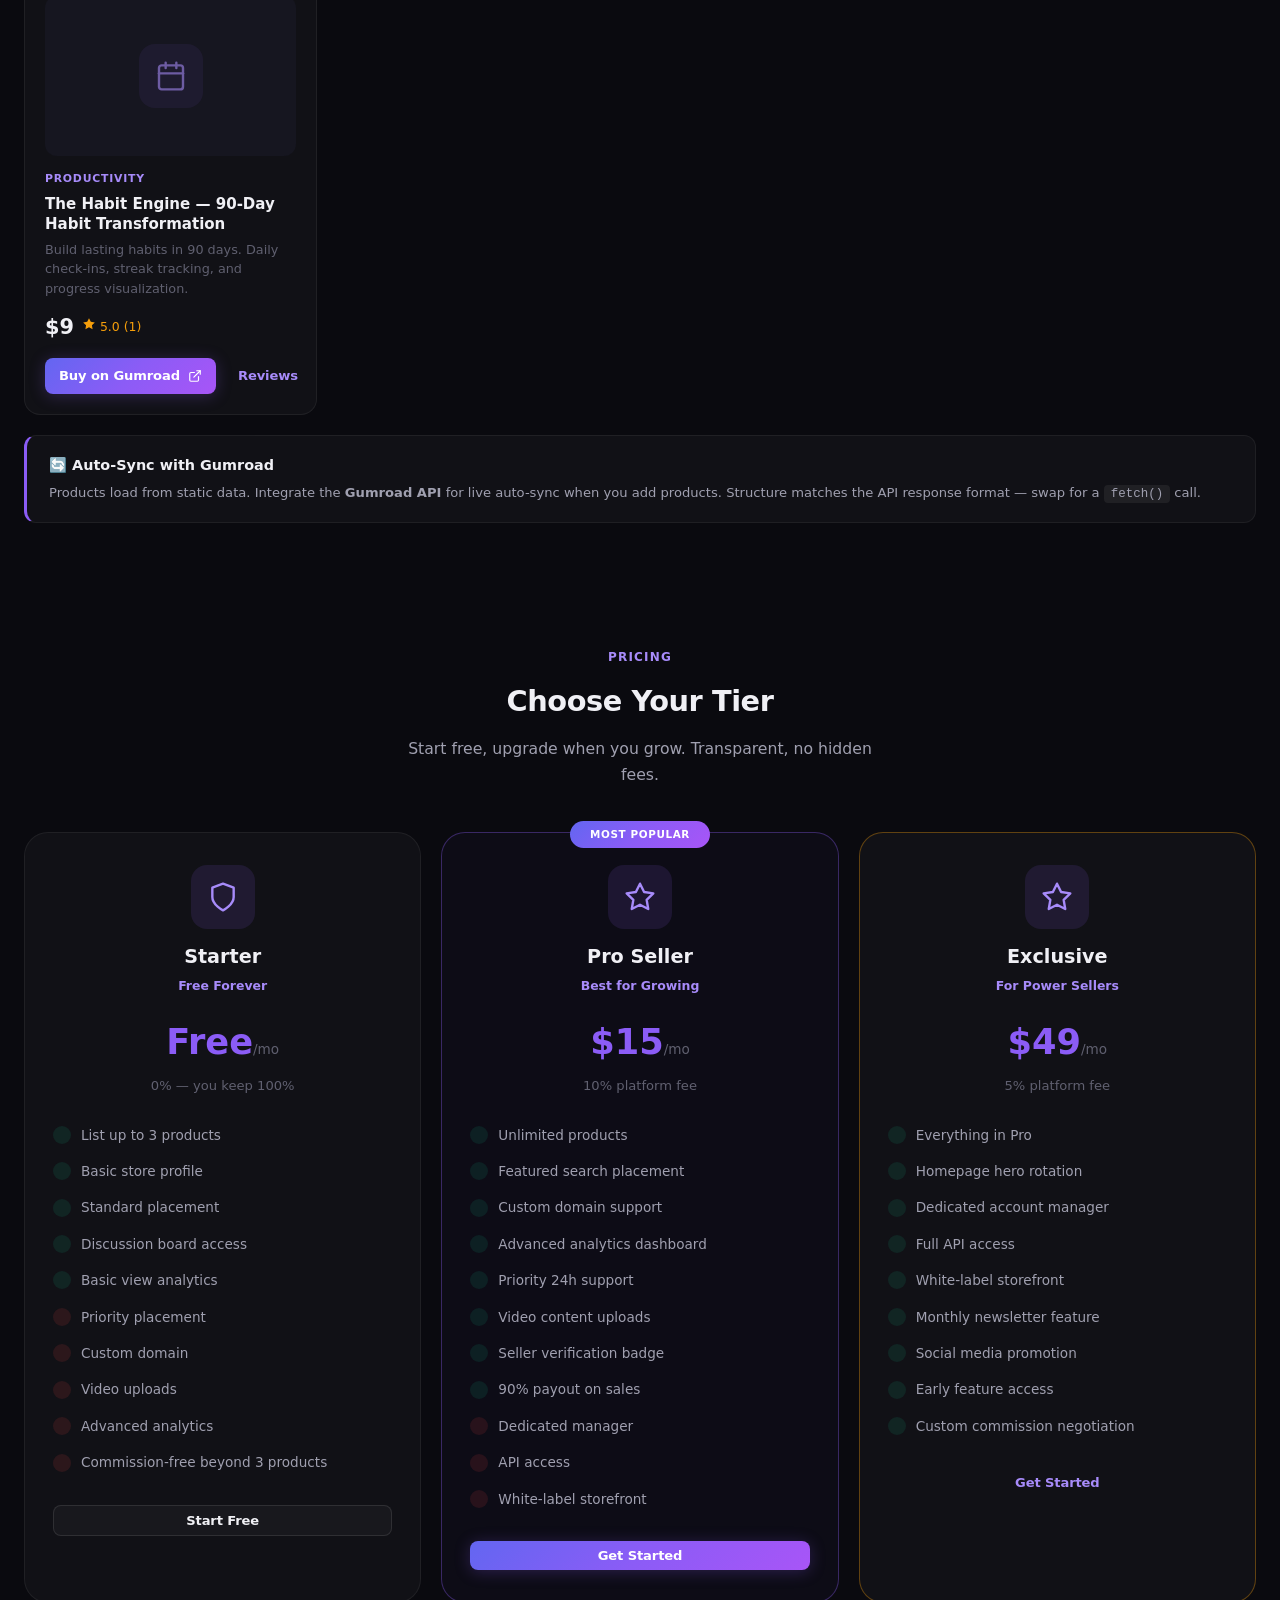
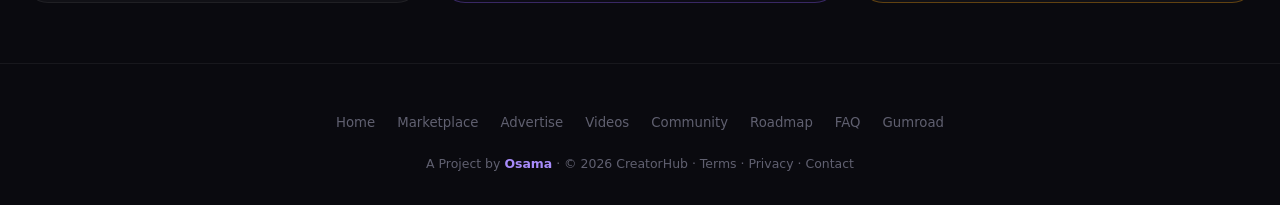
==== commit 1a1b1e30: "CreatorHub V3" ====
--- a/index.html
+++ b/index.html
@@ -1,172 +1,142 @@
 <!DOCTYPE html>
-<html lang="en">
+<html lang="en" data-theme="dark">
 <head>
 <meta charset="UTF-8">
 <meta name="viewport" content="width=device-width, initial-scale=1.0">
 <title>CreatorHub — All-in-One Creator Marketplace</title>
-<meta name="description" content="Discover AI tools, buy premium digital products, open your own store, and grow your creator business. One platform for everything.">
+<meta name="description" content="Discover AI tools, premium digital products, and join the creator marketplace. Built by Osama.">
+<link rel="icon" type="image/svg+xml" href="data:image/svg+xml,%3Csvg xmlns='http://www.w3.org/2000/svg' viewBox='0 0 64 64'%3E%3Cdefs%3E%3ClinearGradient id='g' x1='0' y1='0' x2='1' y2='1'%3E%3Cstop offset='0%25' stop-color='%236366f1'/%3E%3Cstop offset='100%25' stop-color='%238b5cf6'/%3E%3C/linearGradient%3E%3C/defs%3E%3Crect width='64' height='64' rx='16' fill='url(%23g)'/%3E%3Cpath d='M22 44V22l16 10.5L22 44z' fill='white'/%3E%3Cpath d='M38 24l-16 10 16 10V24z' fill='rgba(255,255,255,0.5)'/%3E%3C/svg%3E">
 <link rel="stylesheet" href="css/style.css">
 </head>
 <body>
 
-<!-- ============================================================
-     NAVIGATION
-     ============================================================ -->
+<!-- NAV -->
 <nav class="nav">
   <div class="nav-inner">
-    <a href="#" class="logo" onclick="App.navigate('home');return false;">
-      <div class="logo-icon">⚡</div>
+    <a href="#" class="logo-link" onclick="App.navTo('home');return false;">
+      <div class="logo-mark"><svg width="18" height="18" viewBox="0 0 24 24" fill="none" stroke="white" stroke-width="2.5" stroke-linecap="round" stroke-linejoin="round"><polygon points="13 2 3 14 12 14 11 22 21 10 12 10 13 2"/></svg></div>
       CreatorHub
+      <span class="owner-badge">by Osama</span>
     </a>
     <div class="nav-links" id="navLinks">
-      <a data-page="home" class="active" onclick="App.navigate('home')">🏠 Home</a>
-      <a data-page="marketplace" onclick="App.navigate('marketplace')">🏪 Marketplace</a>
-      <a data-page="videos" onclick="App.navigate('videos')">🎬 Videos</a>
-      <a data-page="ads" onclick="App.navigate('ads')">📢 Advertise</a>
-      <a data-page="discussions" onclick="App.navigate('discussions')">💬 Discuss</a>
-      <a data-page="roadmap" onclick="App.navigate('roadmap')">🗺 Roadmap</a>
-      <a data-page="faq" onclick="App.navigate('faq')">❓ FAQ</a>
-    </div>
-    <div class="nav-auth" id="authUI">
-      <button class="btn btn-sm btn-outline" onclick="App.openModal('loginModal')">Sign In</button>
-      <button class="btn btn-sm btn-primary" onclick="App.openModal('registerModal')">Get Started</button>
-    </div>
-    <button class="mobile-menu-btn" id="mobileMenuBtn">☰</button>
+      <a data-page="home" class="active" onclick="App.navTo('home')">Home</a>
+      <a data-page="marketplace" onclick="App.navTo('marketplace')">Marketplace</a>
+      <a data-page="videos" onclick="App.navTo('videos')">Videos</a>
+      <a data-page="ads" onclick="App.navTo('ads')">Advertise</a>
+      <a data-page="discussions" onclick="App.navTo('discussions')">Discuss</a>
+      <a data-page="roadmap" onclick="App.navTo('roadmap')">Roadmap</a>
+      <a data-page="faq" onclick="App.navTo('faq')">FAQ</a>
+    </div>
+    <div class="nav-right">
+      <button class="theme-toggle" id="themeToggle" onclick="App.toggleTheme()" title="Toggle theme"></button>
+      <span id="authUI">
+        <button class="btn btn-sm btn-ghost" onclick="openById('loginModal')">Sign In</button>
+        <button class="btn btn-sm btn-primary" onclick="openById('registerModal')">Get Started</button>
+      </span>
+      <button class="mobile-toggle" id="mobileToggle">☰</button>
+    </div>
   </div>
 </nav>
 
-<!-- ============================================================
-     TOAST CONTAINER
-     ============================================================ -->
-<div id="toastContainer" style="position:fixed;bottom:20px;right:20px;z-index:300;"></div>
-
-<!-- ============================================================
-     PAGE: HOME
-     ============================================================ -->
-<section class="page-section active" id="page-home">
-
-  <!-- HERO -->
+<!-- TOASTS -->
+<div class="toast-stack" id="toasts"></div>
+
+<!-- ============================================================
+     HOME
+     ============================================================ -->
+<section class="page-panel active" id="page-home">
+
   <div class="hero">
-    <div class="hero-badge"><span class="hero-badge-dot"></span> 7 Tools · 9 Products · Global Marketplace</div>
-    <h1>One Platform for <span>Every Creator</span> to Build, Sell & Grow</h1>
-    <p>Discover AI tools, buy premium products, open your own storefront, earn commissions, and reach buyers worldwide — all from a single marketplace.</p>
-    <div class="hero-actions">
-      <button class="btn btn-primary" onclick="document.getElementById('tools').scrollIntoView({behavior:'smooth'})">Explore Tools →</button>
-      <button class="btn btn-secondary" onclick="document.getElementById('products').scrollIntoView({behavior:'smooth'})">Browse Products →</button>
-      <button class="btn btn-outline" onclick="App.navigate('marketplace')">Open Your Store</button>
-    </div>
+    <div class="hero-chip"><span class="hero-chip-dot"></span>7 Tools · 9 Products · 1 Marketplace</div>
+    <h1>One Platform for <span class="grad">Every Creator</span> to Build, Sell & Grow</h1>
+    <p class="hero-desc">Discover AI tools, buy premium products, open your store, earn commissions, and reach buyers worldwide — from a single marketplace.</p>
+    <div class="hero-ctas">
+      <button class="btn btn-primary btn-lg" onclick="document.getElementById('tools').scrollIntoView({behavior:'smooth'})">Explore Tools</button>
+      <button class="btn btn-secondary btn-lg" onclick="document.getElementById('store').scrollIntoView({behavior:'smooth'})">Browse Products</button>
+      <button class="btn btn-ghost btn-lg" onclick="App.navTo('marketplace')">Open Your Store</button>
+    </div>
+    <div class="hero-owner">A Project by <span>Osama</span> · Built for Creators Worldwide</div>
   </div>
 
   <!-- STATS -->
-  <div class="stats-bar" style="max-width:var(--max-width);margin:0 auto 50px;padding:0 20px;">
-    <div class="stat"><div class="stat-value">7</div><div class="stat-label">AI-Powered Tools</div></div>
-    <div class="stat"><div class="stat-value">9</div><div class="stat-label">Premium Products</div></div>
-    <div class="stat"><div class="stat-value">0%</div><div class="stat-label">Commission (Free Tier)</div></div>
-    <div class="stat"><div class="stat-value">85%</div><div class="stat-label">Your Cut (Pro Tier)</div></div>
+  <div class="stats-bar">
+    <div class="stat"><div class="num">7</div><div class="lbl">AI-Powered Tools</div></div>
+    <div class="stat"><div class="num">9</div><div class="lbl">Premium Products</div></div>
+    <div class="stat"><div class="num">0%</div><div class="lbl">Commission (Free Tier)</div></div>
+    <div class="stat"><div class="num">85%</div><div class="lbl">Your Cut (Pro Tier)</div></div>
   </div>
 
   <!-- TOOLS -->
   <div class="section" id="tools">
     <div class="section-header">
-      <div class="section-label">AI Tools Directory</div>
+      <div class="section-kicker">AI Tools Directory</div>
       <h2>Powerful Tools, One Dashboard</h2>
-      <p>Every tool you've built — accessible from one place. Hover for details, click to open. No rebuilding needed.</p>
-    </div>
-    <div style="max-width:600px;margin:0 auto 24px;">
-      <input type="text" placeholder="🔍 Search tools..." id="toolsSearch" style="width:100%;padding:12px 16px;background:var(--bg-card);border:1px solid var(--border);border-radius:10px;color:var(--text-primary);font-size:0.9rem;font-family:var(--font);">
-    </div>
-    <div class="grid-3" id="toolsGrid"></div>
-    <p id="toolsNoResults" style="text-align:center;color:var(--text-muted);margin-top:16px;display:none;">No tools match your search. Try a different keyword.</p>
+      <p class="sub">Every tool you've built — linked and discoverable. No rebuilding needed.</p>
+    </div>
+    <div class="search-wrap">
+      <span class="search-icon">🔍</span>
+      <input type="text" placeholder="Search tools..." id="toolsSearch">
+    </div>
+    <div class="grid-2" id="toolsGrid"></div>
   </div>
 
   <!-- PRODUCTS -->
-  <div class="section" id="products">
+  <div class="section" id="store">
     <div class="section-header">
-      <div class="section-label">Gumroad Storefront</div>
-      <h2>Premium Digital Products</h2>
-      <p>Marketing prompts, productivity templates, freelancer toolkits — every product, organized beautifully.</p>
-    </div>
-    <div style="max-width:600px;margin:0 auto 16px;">
-      <input type="text" placeholder="🔍 Search products..." id="productsSearch" style="width:100%;padding:12px 16px;background:var(--bg-card);border:1px solid var(--border);border-radius:10px;color:var(--text-primary);font-size:0.9rem;font-family:var(--font);">
-    </div>
-    <div class="tabs" id="productTabs">
-      <button class="tab active" data-cat="all">All Products</button>
-      <button class="tab" data-cat="marketing">📧 AI Marketing</button>
-      <button class="tab" data-cat="productivity">📅 Productivity</button>
-      <button class="tab" data-cat="freelance">💼 Freelance</button>
-      <button class="tab" data-cat="bundles">📚 Bundles</button>
-    </div>
-    <div class="grid-4" id="productsGrid"></div>
-
-    <div class="info-box" style="margin-top:24px;">
-      <h4>🔄 Auto-Sync with Gumroad</h4>
-      <p>Products currently load from static data. To auto-sync whenever you add a product on Gumroad, integrate the <strong>Gumroad API</strong>: <code>GET https://api.gumroad.com/v2/products</code>. The data structure matches the API format — swap the static array for a <code>fetch()</code> call. See <code>sync-gumroad.js</code> for the Node.js migration script.</p>
-    </div>
+      <div class="section-kicker">Premium Store</div>
+      <h2>Digital Products for Creators</h2>
+      <p class="sub">Marketing prompts, productivity templates, freelancer toolkits — organized and ready.</p>
+    </div>
+    <div class="search-wrap">
+      <span class="search-icon">🔍</span>
+      <input type="text" placeholder="Search products..." id="prodSearch">
+    </div>
+    <div class="tabs" id="prodTabs">
+      <button class="tab active" data-cat="all">All</button>
+      <button class="tab" data-cat="marketing">AI Marketing</button>
+      <button class="tab" data-cat="productivity">Productivity</button>
+      <button class="tab" data-cat="freelance">Freelance</button>
+      <button class="tab" data-cat="bundles">Bundles</button>
+    </div>
+    <div class="grid-3" id="prodGrid"></div>
+    <div class="info-box"><h4>🔄 Auto-Sync with Gumroad</h4><p>Products load from static data. Integrate the <strong>Gumroad API</strong> for live auto-sync when you add products. Structure matches the API response format — swap for a <code>fetch()</code> call.</p></div>
   </div>
 
   <!-- TIERS -->
-  <div class="section" id="tiers">
+  <div class="section" id="pricing">
     <div class="section-header">
-      <div class="section-label">Pricing</div>
+      <div class="section-kicker">Pricing</div>
       <h2>Choose Your Tier</h2>
-      <p>Start free, upgrade when you grow. Transparent pricing, no hidden fees.</p>
+      <p class="sub">Start free, upgrade when you grow. Transparent, no hidden fees.</p>
     </div>
     <div class="tier-grid" id="tiersGrid"></div>
   </div>
-
-  <!-- AD BANNER SAMPLE -->
-  <div style="max-width:var(--max-width);margin:0 auto;padding:0 20px 50px;">
-    <div class="ad-banner premium">
-      <div class="ad-label">AD</div>
-      <div class="ad-content">
-        <h4>⭐ Your Ad Here — Reach Thousands of Creators</h4>
-        <p>Promote your product, service, or brand on CreatorHub. Starting at $10/month.</p>
-      </div>
-      <div class="ad-price">$10/mo</div>
-      <button class="btn btn-sm btn-primary" onclick="App.navigate('ads')">Get Started</button>
-    </div>
-  </div>
-
-</section>
-
-<!-- ============================================================
-     PAGE: MARKETPLACE
-     ============================================================ -->
-<section class="page-section" id="page-marketplace">
-  <div class="hero" style="padding-top:60px;">
-    <h1>The <span>Creator Marketplace</span></h1>
-    <p>Discover stores from creators worldwide. List your own products and earn. Free tier available — no risk.</p>
-  </div>
-  <div class="section">
-    <div class="section-header"><h2>Featured Sellers</h2></div>
-    <div class="grid-3" id="marketplaceGrid"></div>
-  </div>
+</section>
+
+<!-- ============================================================
+     MARKETPLACE
+     ============================================================ -->
+<section class="page-panel" id="page-marketplace">
+  <div class="hero" style="padding-top:60px;">
+    <h1>The <span class="grad">Creator Marketplace</span></h1>
+    <p class="hero-desc">Discover stores from creators worldwide. List your products and earn — free tier available.</p>
+  </div>
+  <div class="section"><div class="section-header"><h2>Featured Sellers</h2></div><div class="grid-2" id="marketGrid"></div></div>
   <div class="section" style="padding-top:0;">
-    <div class="section-header"><h2>Apply to Sell</h2><p>Fill the form and we'll review your store within 48 hours.</p></div>
-    <div style="max-width:560px;margin:0 auto;">
-      <div class="card" id="sellerFormCard">
-        <form id="sellerForm" onsubmit="return false;">
-          <div class="form-row">
-            <div class="form-group"><label>Your Name</label><input type="text" placeholder="Osama" required id="sellerName"></div>
-            <div class="form-group"><label>Store Name</label><input type="text" placeholder="My Store" required id="storeName"></div>
-          </div>
-          <div class="form-group"><label>Gumroad / Product URL</label><input type="url" placeholder="https://yourname.gumroad.com" required id="sellerUrl"></div>
-          <div class="form-group"><label>What do you sell?</label><input type="text" placeholder="e.g. Notion templates, AI prompts, design assets" required id="sellerType"></div>
-          <div class="form-group">
-            <label>Choose Tier</label>
-            <select required id="sellerTier">
-              <option value="">Select a tier...</option>
-              <option value="free">🌱 Starter — Free (0% commission, 3 products)</option>
-              <option value="pro">⭐ Pro — $15/mo (10% commission, unlimited)</option>
-              <option value="exclusive">👑 Exclusive — $49/mo (5% commission, white-label)</option>
-            </select>
-          </div>
-          <button class="btn btn-primary" style="width:100%;justify-content:center;" id="sellerFormBtn">Apply Now →</button>
+    <div class="section-header"><h2>Apply to Sell</h2><p class="sub">We'll review your store within 48 hours.</p></div>
+    <div style="max-width:520px;margin:0 auto;">
+      <div class="tool-card" style="flex-direction:column;">
+        <form id="sellerForm" onsubmit="return false;" style="width:100%;">
+          <div class="form-row"><div class="form-group"><label>Your Name</label><input placeholder="Osama" required></div><div class="form-group"><label>Store Name</label><input placeholder="My Store" required></div></div>
+          <div class="form-group"><label>Gumroad / Product URL</label><input type="url" placeholder="https://yourname.gumroad.com" required></div>
+          <div class="form-group"><label>What do you sell?</label><input placeholder="e.g. templates, AI prompts, design assets" required></div>
+          <div class="form-group"><label>Choose Tier</label><select required><option value="">Select...</option><option>Starter — Free (0% commission)</option><option>Pro — $15/mo (10% fee)</option><option>Exclusive — $49/mo (5% fee)</option></select></div>
+          <button class="btn btn-primary" style="width:100%;" id="sellerBtn">Apply Now</button>
         </form>
-        <div class="form-success-box" id="sellerSuccess">
-          <div class="icon">🎉</div>
-          <h4>Application Submitted!</h4>
-          <p>We'll review your store and get back within 48 hours. Your products appear on CreatorHub once approved.</p>
+        <div class="empty-state" id="sellerOk" style="display:none;">
+          <div class="icon-box icon-box-lg icon-green" style="margin:0 auto 16px;">✓</div>
+          <h3>Application Submitted!</h3>
+          <p>We'll review your store and get back within 48 hours.</p>
         </div>
       </div>
     </div>
@@ -174,195 +144,133 @@
 </section>
 
 <!-- ============================================================
-     PAGE: VIDEOS
-     ============================================================ -->
-<section class="page-section" id="page-videos">
-  <div class="hero" style="padding-top:60px;">
-    <h1>🎬 <span>Video Content</span></h1>
-    <p>Product demos, tutorials, and premium content. Free videos for everyone, premium content for Pro+ members.</p>
-  </div>
-  <div class="section">
-    <div class="video-grid" id="videosGrid"></div>
-    <div class="info-box" style="margin-top:24px;">
-      <h4>📹 Want to feature your video?</h4>
-      <p>Pro and Exclusive sellers can upload product demos and tutorials. Premium videos are locked to paid subscribers. Third-party advertisers can also buy pre-roll ad placements on video content.</p>
-    </div>
-  </div>
-</section>
-
-<!-- ============================================================
-     PAGE: ADVERTISE
-     ============================================================ -->
-<section class="page-section" id="page-ads">
-  <div class="hero" style="padding-top:60px;">
-    <h1>📢 <span>Advertise</span> on CreatorHub</h1>
-    <p>Reach creators, freelancers, and buyers. Promote your product, brand, or service with targeted ad placements.</p>
-  </div>
-  <div class="section">
-    <div class="grid-4" id="adsGrid"></div>
-    <div class="info-box" style="margin-top:24px;">
-      <h4>🔄 Who can advertise?</h4>
-      <p><strong>Anyone.</strong> Your products, other creators' products, movie promotions, app installs, SaaS tools, online courses — if it's relevant to creators and buyers, it fits. Each ad slot is reviewed before going live to maintain quality.</p>
-    </div>
-  </div>
-</section>
-
-<!-- ============================================================
-     PAGE: DISCUSSIONS
-     ============================================================ -->
-<section class="page-section" id="page-discussions">
-  <div class="hero" style="padding-top:60px;">
-    <h1>💬 <span>Community Discussions</span></h1>
-    <p>Ask questions, share wins, request features, and connect with fellow creators.</p>
-  </div>
-  <div class="section">
-    <div style="margin-bottom:16px;" id="discussionActions"></div>
-    <div id="discussionsGrid"></div>
-    <div class="info-box" style="margin-top:16px;">
-      <h4>🚩 Community Guidelines</h4>
-      <p>Be respectful. No spam. No hate speech. Reports are reviewed within 24 hours. Repeated violations result in account suspension. This is a space for creators to help creators.</p>
-    </div>
-  </div>
-</section>
-
-<!-- ============================================================
-     PAGE: ROADMAP
-     ============================================================ -->
-<section class="page-section" id="page-roadmap">
-  <div class="hero" style="padding-top:60px;">
-    <h1>🗺 <span>Product Roadmap</span></h1>
-    <p>Where we're headed — from Pakistan-first to global creator economy platform.</p>
-  </div>
-  <div class="section">
-    <div class="grid-3" id="roadmapGrid"></div>
-  </div>
-</section>
-
-<!-- ============================================================
-     PAGE: FAQ
-     ============================================================ -->
-<section class="page-section" id="page-faq">
-  <div class="hero" style="padding-top:60px;">
-    <h1>❓ <span>Frequently Asked</span> Questions</h1>
-    <p>Everything you need to know about CreatorHub.</p>
-  </div>
-  <div class="section">
-    <div class="grid-3" id="faqGrid"></div>
-  </div>
-</section>
-
-<!-- ============================================================
-     PAGE: DASHBOARD (authenticated)
-     ============================================================ -->
-<section class="page-section" id="page-dashboard">
-  <div class="hero" style="padding-top:60px;">
-    <h1>📊 <span>Dashboard</span></h1>
-    <p>Your CreatorHub overview. Analytics, earnings, and product performance.</p>
-  </div>
-  <div class="section" id="dashboardContent">
-    <p style="text-align:center;color:var(--text-muted);">Sign in to view your dashboard.</p>
-  </div>
-</section>
-
-<!-- ============================================================
-     PAGE: MY STORE (authenticated)
-     ============================================================ -->
-<section class="page-section" id="page-my-store">
-  <div class="hero" style="padding-top:60px;">
-    <h1>🏪 <span>My Store</span></h1>
-    <p>Manage your products, view reviews, and track performance.</p>
-  </div>
-  <div class="section" id="myStoreContent">
-    <p style="text-align:center;color:var(--text-muted);">Sign in to manage your store.</p>
-  </div>
-</section>
-
-<!-- ============================================================
-     PAGE: SETTINGS (authenticated)
-     ============================================================ -->
-<section class="page-section" id="page-settings">
-  <div class="hero" style="padding-top:60px;">
-    <h1>⚙️ <span>Account Settings</span></h1>
-    <p>Manage your profile, security, and preferences.</p>
-  </div>
-  <div class="section" id="settingsContent" style="max-width:560px;">
-    <p style="text-align:center;color:var(--text-muted);">Sign in to access settings.</p>
-  </div>
-</section>
-
-<!-- ============================================================
-     MODALS
-     ============================================================ -->
-
-<!-- LOGIN MODAL -->
+     VIDEOS
+     ============================================================ -->
+<section class="page-panel" id="page-videos">
+  <div class="hero" style="padding-top:60px;">
+    <h1>Video <span class="grad">Content</span></h1>
+    <p class="hero-desc">Product demos, tutorials, and premium content. Free for everyone, premium for Pro+ members.</p>
+  </div>
+  <div class="section"><div class="grid-3" id="videosGrid"></div><div class="info-box"><h4>📹 Want your video featured?</h4><p>Pro and Exclusive sellers can upload product demos. Premium videos are locked to subscribers. Third-party advertisers can buy pre-roll placements.</p></div></div>
+</section>
+
+<!-- ============================================================
+     ADVERTISE
+     ============================================================ -->
+<section class="page-panel" id="page-ads">
+  <div class="hero" style="padding-top:60px;">
+    <h1>Advertise on <span class="grad">CreatorHub</span></h1>
+    <p class="hero-desc">Reach creators, freelancers, and buyers. Promote your product, brand, or service.</p>
+  </div>
+  <div class="section"><div class="grid-3" id="adsGrid"></div><div class="info-box"><h4>🔄 Who can advertise?</h4><p><strong>Anyone.</strong> Your products, other creators, movie promos, app installs, SaaS tools — if it's relevant to creators, it fits. Each ad is reviewed before going live.</p></div></div>
+</section>
+
+<!-- ============================================================
+     DISCUSSIONS
+     ============================================================ -->
+<section class="page-panel" id="page-discussions">
+  <div class="hero" style="padding-top:60px;">
+    <h1>Community <span class="grad">Discussions</span></h1>
+    <p class="hero-desc">Ask questions, share wins, request features, connect with fellow creators.</p>
+  </div>
+  <div class="section"><div style="margin-bottom:16px;"><button class="btn btn-primary btn-sm" onclick="App.toast('Discussion creation coming soon','info')">+ New Discussion</button></div><div id="discGrid"></div></div>
+</section>
+
+<!-- ============================================================
+     ROADMAP
+     ============================================================ -->
+<section class="page-panel" id="page-roadmap">
+  <div class="hero" style="padding-top:60px;">
+    <h1>Product <span class="grad">Roadmap</span></h1>
+    <p class="hero-desc">Four-phase plan: Pakistan-first to global creator economy platform.</p>
+  </div>
+  <div class="section"><div class="grid-2" id="rmGrid"></div></div>
+</section>
+
+<!-- ============================================================
+     FAQ
+     ============================================================ -->
+<section class="page-panel" id="page-faq">
+  <div class="hero" style="padding-top:60px;">
+    <h1>Frequently <span class="grad">Asked</span> Questions</h1>
+    <p class="hero-desc">Everything you need to know.</p>
+  </div>
+  <div class="section"><div class="grid-2" id="faqGrid"></div></div>
+</section>
+
+<!-- ============================================================
+     DASHBOARD
+     ============================================================ -->
+<section class="page-panel" id="page-dashboard">
+  <div class="hero" style="padding-top:60px;"><h1>Your <span class="grad">Dashboard</span></h1><p class="hero-desc">Overview, analytics, and earnings.</p></div>
+  <div class="section" id="dashContent"><div class="empty-state"><h3>Sign in to view your dashboard</h3><p>Track products, views, and earnings from one place.</p></div></div>
+</section>
+
+<!-- ============================================================
+     MY STORE
+     ============================================================ -->
+<section class="page-panel" id="page-my-store">
+  <div class="hero" style="padding-top:60px;"><h1>My <span class="grad">Store</span></h1><p class="hero-desc">Manage products, reviews, and performance.</p></div>
+  <div class="section" id="storeContent"><div class="empty-state"><h3>Sign in to manage your store</h3><p>View products, reviews, and analytics for your storefront.</p></div></div>
+</section>
+
+<!-- ============================================================
+     SETTINGS
+     ============================================================ -->
+<section class="page-panel" id="page-settings">
+  <div class="hero" style="padding-top:60px;"><h1>Account <span class="grad">Settings</span></h1><p class="hero-desc">Manage your profile and security.</p></div>
+  <div class="section" style="max-width:520px;" id="setContent"><div class="empty-state"><h3>Sign in to access settings</h3><p>Update your profile, password, and preferences.</p></div></div>
+</section>
+
+<!-- ============================================================
+     LOGIN MODAL
+     ============================================================ -->
 <div class="modal-overlay" id="loginModal">
   <div class="modal">
     <h2>Welcome Back</h2>
-    <p>Sign in to your CreatorHub account</p>
-
-    <div class="social-login">
-      <button class="social-btn google" onclick="App.login('google')">🔵 Continue with Google</button>
-      <button class="social-btn github" onclick="App.login('github')">🐙 Continue with GitHub</button>
-      <button class="social-btn twitter" onclick="App.login('twitter')">🐦 Continue with Twitter</button>
-      <button class="social-btn facebook" onclick="App.login('facebook')">📘 Continue with Facebook</button>
-    </div>
-
-    <div class="divider-line">or sign in with email</div>
-
-    <div class="form-group">
-      <label>Email</label>
-      <input type="email" placeholder="you@example.com" id="loginEmail">
-    </div>
-    <div class="form-group">
-      <label>Password</label>
-      <input type="password" placeholder="Enter password" id="loginPass">
-    </div>
-    <button class="btn btn-primary" style="width:100%;justify-content:center;margin-bottom:10px;" id="loginEmailBtn">Sign In</button>
+    <p class="sub">Sign in to your CreatorHub account</p>
+    <div class="social-list">
+      <button class="social-btn" onclick="App.login('google')" style="border-color:rgba(234,67,53,0.3);">🔵 Continue with Google</button>
+      <button class="social-btn" onclick="App.login('github')">🐙 Continue with GitHub</button>
+      <button class="social-btn" onclick="App.login('twitter')" style="border-color:rgba(29,161,242,0.3);">🐦 Continue with Twitter</button>
+      <button class="social-btn" onclick="App.login('facebook')" style="border-color:rgba(66,103,178,0.3);">📘 Continue with Facebook</button>
+    </div>
+    <div class="or-divider">or sign in with email</div>
+    <div class="form-group"><label>Email</label><input type="email" placeholder="you@example.com" id="loginEmail"></div>
+    <div class="form-group"><label>Password</label><input type="password" placeholder="Enter password" id="loginPass"></div>
+    <button class="btn btn-primary" style="width:100%;margin-bottom:10px;" id="loginBtn">Sign In</button>
     <div style="display:flex;justify-content:space-between;font-size:0.8rem;">
-      <a style="color:var(--accent);cursor:pointer;" onclick="App.showToast('📧 Password reset link sent to your email', 'info')">Forgot password?</a>
-      <a style="color:var(--accent);cursor:pointer;" onclick="App.closeModal('loginModal');App.openModal('registerModal');">Create account</a>
+      <a style="color:var(--accent-light);cursor:pointer;" onclick="App.toast('Reset link sent','info')">Forgot password?</a>
+      <a style="color:var(--accent-light);cursor:pointer;" onclick="closeById('loginModal');openById('registerModal');">Create account</a>
     </div>
   </div>
 </div>
 
-<!-- REGISTER MODAL -->
+<!-- ============================================================
+     REGISTER MODAL
+     ============================================================ -->
 <div class="modal-overlay" id="registerModal">
   <div class="modal">
     <h2>Create Your Account</h2>
-    <p>Join the creator marketplace — free to start.</p>
-
-    <div class="social-login">
-      <button class="social-btn google" onclick="App.login('google')">🔵 Continue with Google</button>
-      <button class="social-btn github" onclick="App.login('github')">🐙 Continue with GitHub</button>
-    </div>
-
-    <div class="divider-line">or register with email</div>
-
-    <div class="form-group">
-      <label>Full Name</label>
-      <input type="text" placeholder="Your name" id="regName">
-    </div>
-    <div class="form-group">
-      <label>Email</label>
-      <input type="email" placeholder="you@example.com" id="regEmail">
-    </div>
-    <div class="form-group">
-      <label>Password</label>
-      <input type="password" placeholder="Min 8 characters" id="regPass">
-    </div>
-    <button class="btn btn-primary" style="width:100%;justify-content:center;" id="registerBtn">Create Free Account</button>
-    <p style="text-align:center;font-size:0.78rem;color:var(--text-muted);margin-top:10px;">
-      By signing up, you agree to our Terms and Privacy Policy.
-    </p>
+    <p class="sub">Join the marketplace — free to start.</p>
+    <div class="social-list">
+      <button class="social-btn" onclick="App.login('google')">🔵 Continue with Google</button>
+      <button class="social-btn" onclick="App.login('github')">🐙 Continue with GitHub</button>
+    </div>
+    <div class="or-divider">or register with email</div>
+    <div class="form-group"><label>Full Name</label><input placeholder="Your name" id="regName"></div>
+    <div class="form-group"><label>Email</label><input type="email" placeholder="you@example.com" id="regEmail"></div>
+    <div class="form-group"><label>Password</label><input type="password" placeholder="Min 8 characters" id="regPass"></div>
+    <button class="btn btn-primary" style="width:100%;" id="regBtn">Create Free Account</button>
+    <p style="text-align:center;font-size:0.75rem;color:var(--text-muted);margin-top:10px;">By signing up, you agree to our Terms and Privacy Policy.</p>
   </div>
 </div>
 
-<!-- REVIEWS MODAL -->
+<!-- ============================================================
+     REVIEWS MODAL
+     ============================================================ -->
 <div class="modal-overlay" id="reviewModal">
-  <div class="modal wide">
-    <div id="reviewContent"></div>
-    <button class="btn btn-secondary btn-sm" style="margin-top:16px;" onclick="App.closeModal('reviewModal')">Close</button>
-  </div>
+  <div class="modal wide"><div id="reviewBody"></div><button class="btn btn-secondary btn-sm" style="margin-top:12px;" onclick="closeById('reviewModal')">Close</button></div>
 </div>
 
 <!-- ============================================================
@@ -370,23 +278,19 @@
      ============================================================ -->
 <footer class="footer">
   <div class="footer-links">
-    <a onclick="App.navigate('home')">Home</a>
-    <a onclick="App.navigate('marketplace')">Marketplace</a>
-    <a onclick="App.navigate('ads')">Advertise</a>
-    <a onclick="App.navigate('videos')">Videos</a>
-    <a onclick="App.navigate('discussions')">Community</a>
-    <a onclick="App.navigate('roadmap')">Roadmap</a>
-    <a onclick="App.navigate('faq')">FAQ</a>
+    <a onclick="App.navTo('home')">Home</a>
+    <a onclick="App.navTo('marketplace')">Marketplace</a>
+    <a onclick="App.navTo('ads')">Advertise</a>
+    <a onclick="App.navTo('videos')">Videos</a>
+    <a onclick="App.navTo('discussions')">Community</a>
+    <a onclick="App.navTo('roadmap')">Roadmap</a>
+    <a onclick="App.navTo('faq')">FAQ</a>
     <a href="https://bahijan4.gumroad.com" target="_blank">Gumroad</a>
   </div>
-  <p>© 2026 CreatorHub. Built for creators, by creators. | Terms · Privacy · Contact</p>
+  <p class="footer-credit">A Project by <span>Osama</span> · © 2026 CreatorHub · Terms · Privacy · Contact</p>
 </footer>
 
-<!-- ============================================================
-     SCRIPTS
-     ============================================================ -->
 <script src="js/data.js"></script>
 <script src="js/app.js"></script>
-
 </body>
 </html>
--- a/css/style.css
+++ b/css/style.css
@@ -1,358 +1,484 @@
 /* ============================================================
-   CREATORHUB v2 — Full Marketplace Platform
-   Design System & Global Styles
+   CREATORHUB v3 — Premium Creator Marketplace
+   Design System — Dark & Light Themes
    ============================================================ */
 
 :root {
-  /* Dark theme */
-  --bg-deep: #06060b;
-  --bg-surface: #0d0d17;
-  --bg-elevated: #12121f;
-  --bg-card: rgba(255,255,255,0.025);
-  --bg-card-hover: rgba(255,255,255,0.05);
-  --border: rgba(255,255,255,0.06);
-  --border-light: rgba(255,255,255,0.12);
-  --border-active: rgba(139,92,246,0.4);
-  --text-primary: #f1f1f4;
-  --text-secondary: #a1a1aa;
-  --text-muted: #71717a;
+  /* Shared tokens */
+  --font: 'Inter', -apple-system, BlinkMacSystemFont, 'Segoe UI', system-ui, sans-serif;
+  --font-mono: 'JetBrains Mono', 'Fira Code', 'Consolas', monospace;
+  --max-width: 1280px;
+  --nav-height: 68px;
+  --radius-sm: 8px;
+  --radius: 12px;
+  --radius-lg: 16px;
+  --radius-xl: 24px;
+  --transition: 0.2s cubic-bezier(0.4, 0, 0.2, 1);
+
+  /* DARK THEME (default) */
+  --bg-root: #0a0a0f;
+  --bg-layer: #111118;
+  --bg-surface: #161620;
+  --bg-elevated: #1c1c28;
+  --bg-card: rgba(255, 255, 255, 0.03);
+  --bg-card-hover: rgba(255, 255, 255, 0.06);
+  --bg-glass: rgba(20, 20, 30, 0.7);
+  --border-subtle: rgba(255, 255, 255, 0.06);
+  --border-default: rgba(255, 255, 255, 0.1);
+  --border-strong: rgba(255, 255, 255, 0.16);
+  --border-active: rgba(139, 92, 246, 0.45);
+  --text-primary: #f0f0f5;
+  --text-secondary: #a0a0b0;
+  --text-muted: #606070;
   --accent: #8b5cf6;
-  --accent-soft: rgba(139,92,246,0.12);
-  --accent-glow: rgba(139,92,246,0.3);
+  --accent-light: #a78bfa;
+  --accent-soft: rgba(139, 92, 246, 0.12);
+  --accent-glow: rgba(139, 92, 246, 0.25);
+  --accent-glow-strong: rgba(139, 92, 246, 0.4);
   --green: #10b981;
-  --green-soft: rgba(16,185,129,0.12);
+  --green-soft: rgba(16, 185, 129, 0.12);
   --amber: #f59e0b;
-  --amber-soft: rgba(245,158,11,0.12);
+  --amber-soft: rgba(245, 158, 11, 0.12);
   --red: #ef4444;
-  --red-soft: rgba(239,68,68,0.12);
-  --radius: 10px;
-  --radius-lg: 14px;
-  --radius-xl: 20px;
-  --font: 'Inter', -apple-system, BlinkMacSystemFont, 'Segoe UI', system-ui, sans-serif;
-  --max-width: 1320px;
-  --nav-height: 64px;
-}
-
+  --red-soft: rgba(239, 68, 68, 0.12);
+  --shadow-sm: 0 1px 2px rgba(0, 0, 0, 0.3);
+  --shadow-md: 0 4px 16px rgba(0, 0, 0, 0.4);
+  --shadow-lg: 0 12px 40px rgba(0, 0, 0, 0.5);
+  --gradient-brand: linear-gradient(135deg, #6366f1 0%, #8b5cf6 50%, #a855f7 100%);
+  --gradient-brand-hover: linear-gradient(135deg, #5353e0 0%, #7c3fdf 50%, #9a40e8 100%);
+  --gradient-hero: radial-gradient(ellipse 80% 60% at 50% -10%, rgba(99,102,241,0.15) 0%, transparent 60%),
+                   radial-gradient(ellipse 50% 50% at 80% 80%, rgba(139,92,246,0.08) 0%, transparent 50%);
+  --gradient-card-border: linear-gradient(135deg, rgba(255,255,255,0.08), rgba(255,255,255,0.02));
+}
+
+/* LIGHT THEME */
+[data-theme="light"] {
+  --bg-root: #f8f9fc;
+  --bg-layer: #ffffff;
+  --bg-surface: #f1f3f8;
+  --bg-elevated: #ffffff;
+  --bg-card: rgba(0, 0, 0, 0.015);
+  --bg-card-hover: rgba(0, 0, 0, 0.04);
+  --bg-glass: rgba(255, 255, 255, 0.8);
+  --border-subtle: rgba(0, 0, 0, 0.06);
+  --border-default: rgba(0, 0, 0, 0.1);
+  --border-strong: rgba(0, 0, 0, 0.16);
+  --border-active: rgba(99, 102, 241, 0.4);
+  --text-primary: #1a1a2e;
+  --text-secondary: #555570;
+  --text-muted: #9090a5;
+  --accent: #6366f1;
+  --accent-light: #818cf8;
+  --accent-soft: rgba(99, 102, 241, 0.08);
+  --accent-glow: rgba(99, 102, 241, 0.2);
+  --accent-glow-strong: rgba(99, 102, 241, 0.35);
+  --green: #059669;
+  --green-soft: rgba(5, 150, 105, 0.1);
+  --amber: #d97706;
+  --amber-soft: rgba(217, 119, 6, 0.1);
+  --red: #dc2626;
+  --red-soft: rgba(220, 38, 38, 0.1);
+  --shadow-sm: 0 1px 3px rgba(0, 0, 0, 0.06);
+  --shadow-md: 0 4px 20px rgba(0, 0, 0, 0.08);
+  --shadow-lg: 0 12px 40px rgba(0, 0, 0, 0.12);
+  --gradient-brand: linear-gradient(135deg, #4f46e5 0%, #6366f1 50%, #818cf8 100%);
+  --gradient-brand-hover: linear-gradient(135deg, #4338ca 0%, #4f46e5 50%, #6366f1 100%);
+  --gradient-hero: radial-gradient(ellipse 80% 60% at 50% -10%, rgba(99,102,241,0.06) 0%, transparent 60%),
+                   radial-gradient(ellipse 50% 50% at 80% 80%, rgba(99,102,241,0.03) 0%, transparent 50%);
+  --gradient-card-border: linear-gradient(135deg, rgba(0,0,0,0.08), rgba(0,0,0,0.02));
+}
+
+/* ---- RESET ---- */
 *, *::before, *::after { box-sizing: border-box; margin: 0; padding: 0; }
-
 html { scroll-behavior: smooth; }
 
 body {
   font-family: var(--font);
-  background: var(--bg-deep);
+  background: var(--bg-root);
   color: var(--text-primary);
-  line-height: 1.6;
+  line-height: 1.65;
   -webkit-font-smoothing: antialiased;
+  -moz-osx-font-smoothing: grayscale;
   min-height: 100vh;
+  transition: background 0.3s, color 0.3s;
 }
 
 body::before {
   content: '';
   position: fixed; inset: 0; z-index: 0; pointer-events: none;
-  background:
-    radial-gradient(ellipse 70% 50% at 50% -20%, rgba(139,92,246,0.06), transparent),
-    radial-gradient(ellipse 50% 40% at 80% 80%, rgba(99,102,241,0.04), transparent),
-    radial-gradient(ellipse 50% 40% at 20% 20%, rgba(16,185,129,0.03), transparent);
+  background: var(--gradient-hero);
 }
 
 /* ---- SCROLLBAR ---- */
 ::-webkit-scrollbar { width: 6px; }
 ::-webkit-scrollbar-track { background: transparent; }
-::-webkit-scrollbar-thumb { background: rgba(255,255,255,0.1); border-radius: 3px; }
-::-webkit-scrollbar-thumb:hover { background: rgba(255,255,255,0.2); }
-
-/* ---- NAV ---- */
+::-webkit-scrollbar-thumb { background: var(--border-strong); border-radius: 3px; }
+::-webkit-scrollbar-thumb:hover { background: var(--text-muted); }
+
+/* ---- SVG ICON SYSTEM ---- */
+.icon { display: inline-flex; align-items: center; justify-content: center; flex-shrink: 0; }
+.icon-sm { width: 20px; height: 20px; }
+.icon-md { width: 28px; height: 28px; }
+.icon-lg { width: 40px; height: 40px; }
+.icon-xl { width: 56px; height: 56px; }
+
+.icon-box {
+  display: flex; align-items: center; justify-content: center;
+  border-radius: var(--radius); flex-shrink: 0;
+}
+.icon-box-sm { width: 36px; height: 36px; border-radius: var(--radius-sm); font-size: 1rem; }
+.icon-box-md { width: 48px; height: 48px; border-radius: var(--radius); font-size: 1.3rem; }
+.icon-box-lg { width: 64px; height: 64px; border-radius: var(--radius-lg); font-size: 1.8rem; }
+.icon-accent { background: var(--accent-soft); color: var(--accent-light); }
+.icon-green { background: var(--green-soft); color: var(--green); }
+.icon-amber { background: var(--amber-soft); color: var(--amber); }
+.icon-red { background: var(--red-soft); color: var(--red); }
+
+/* ---- NAVIGATION ---- */
 .nav {
   position: sticky; top: 0; z-index: 100;
-  background: rgba(6,6,11,0.88);
-  backdrop-filter: blur(20px) saturate(180%);
-  border-bottom: 1px solid var(--border);
+  background: var(--bg-glass);
+  backdrop-filter: blur(24px) saturate(180%);
+  -webkit-backdrop-filter: blur(24px) saturate(180%);
+  border-bottom: 1px solid var(--border-subtle);
   height: var(--nav-height);
-}
+  transition: all 0.3s;
+}
+
 .nav-inner {
-  max-width: var(--max-width); margin: 0 auto; padding: 0 20px;
+  max-width: var(--max-width); margin: 0 auto; padding: 0 24px;
   height: 100%; display: flex; align-items: center; justify-content: space-between;
-}
-.logo { display: flex; align-items: center; gap: 10px; font-weight: 700; font-size: 1.2rem; color: var(--text-primary); text-decoration: none; }
-.logo-icon { width: 34px; height: 34px; background: linear-gradient(135deg, #6366f1, #8b5cf6); border-radius: 9px; display: flex; align-items: center; justify-content: center; font-size: 1rem; }
-.nav-links { display: flex; gap: 4px; align-items: center; }
-.nav-links a { color: var(--text-secondary); text-decoration: none; padding: 8px 14px; border-radius: 8px; font-size: 0.88rem; font-weight: 500; transition: all 0.2s; cursor: pointer; }
+  gap: 16px;
+}
+
+.logo-link {
+  display: flex; align-items: center; gap: 10px;
+  font-weight: 700; font-size: 1.15rem; color: var(--text-primary);
+  text-decoration: none; letter-spacing: -0.01em;
+}
+
+.logo-mark {
+  width: 34px; height: 34px;
+  background: var(--gradient-brand);
+  border-radius: 9px;
+  display: flex; align-items: center; justify-content: center;
+  box-shadow: 0 2px 12px var(--accent-glow);
+}
+.logo-mark svg { width: 18px; height: 18px; }
+
+.owner-badge {
+  font-size: 0.65rem; font-weight: 600; text-transform: uppercase;
+  letter-spacing: 0.08em; color: var(--text-muted);
+  padding: 3px 10px; border: 1px solid var(--border-subtle);
+  border-radius: 100px; white-space: nowrap;
+}
+
+.nav-links { display: flex; gap: 2px; align-items: center; }
+.nav-links a {
+  color: var(--text-secondary); text-decoration: none;
+  padding: 7px 14px; border-radius: var(--radius-sm); font-size: 0.85rem;
+  font-weight: 500; transition: all var(--transition); cursor: pointer;
+  white-space: nowrap;
+}
 .nav-links a:hover, .nav-links a.active { color: var(--text-primary); background: var(--bg-card-hover); }
-.nav-auth { display: flex; gap: 8px; align-items: center; }
-.nav-avatar { width: 32px; height: 32px; border-radius: 50%; background: var(--accent-soft); display: flex; align-items: center; justify-content: center; font-weight: 600; font-size: 0.8rem; color: #a78bfa; cursor: pointer; position: relative; }
-.nav-dropdown { display: none; position: absolute; top: 40px; right: 0; background: var(--bg-elevated); border: 1px solid var(--border-light); border-radius: var(--radius); min-width: 180px; overflow: hidden; z-index: 10; }
+
+.nav-right { display: flex; align-items: center; gap: 8px; }
+
+.theme-toggle {
+  width: 36px; height: 36px; border-radius: var(--radius-sm);
+  border: 1px solid var(--border-subtle); background: var(--bg-card);
+  color: var(--text-secondary); cursor: pointer; display: flex;
+  align-items: center; justify-content: center; transition: all var(--transition);
+  font-size: 1rem;
+}
+.theme-toggle:hover { color: var(--text-primary); border-color: var(--border-default); background: var(--bg-card-hover); }
+
+.nav-avatar {
+  width: 34px; height: 34px; border-radius: 50%;
+  background: var(--gradient-brand); color: #fff;
+  display: flex; align-items: center; justify-content: center;
+  font-weight: 700; font-size: 0.78rem; cursor: pointer;
+  position: relative; transition: all var(--transition);
+}
+.nav-avatar:hover { box-shadow: 0 2px 12px var(--accent-glow-strong); }
+
+.nav-dropdown {
+  display: none; position: absolute; top: 44px; right: 0;
+  background: var(--bg-elevated); border: 1px solid var(--border-default);
+  border-radius: var(--radius); min-width: 200px; overflow: hidden;
+  z-index: 10; box-shadow: var(--shadow-lg);
+}
 .nav-dropdown.open { display: block; }
-.nav-dropdown a { display: block; padding: 10px 16px; color: var(--text-secondary); text-decoration: none; font-size: 0.85rem; transition: all 0.15s; cursor: pointer; }
+.nav-dropdown a {
+  display: flex; align-items: center; gap: 8px; padding: 11px 16px;
+  color: var(--text-secondary); text-decoration: none; font-size: 0.84rem;
+  transition: all 0.15s; cursor: pointer;
+}
 .nav-dropdown a:hover { background: var(--bg-card-hover); color: var(--text-primary); }
-.nav-dropdown .divider { border-top: 1px solid var(--border); margin: 4px 0; }
-.mobile-menu-btn { display: none; background: none; border: none; color: var(--text-primary); font-size: 1.4rem; cursor: pointer; }
+.nav-dropdown .divider { border-top: 1px solid var(--border-subtle); margin: 4px 0; }
+
+.mobile-toggle { display: none; background: none; border: none; color: var(--text-primary); font-size: 1.5rem; cursor: pointer; padding: 4px; }
 
 /* ---- BUTTONS ---- */
 .btn {
-  display: inline-flex; align-items: center; gap: 8px; padding: 12px 24px;
-  border-radius: 10px; font-weight: 600; font-size: 0.92rem; text-decoration: none;
-  border: none; cursor: pointer; transition: all 0.2s; font-family: var(--font);
-}
-.btn-primary { background: linear-gradient(135deg, #6366f1, #8b5cf6); color: #fff; box-shadow: 0 4px 20px var(--accent-glow); }
-.btn-primary:hover { transform: translateY(-1px); box-shadow: 0 6px 28px rgba(139,92,246,0.4); }
-.btn-secondary { background: var(--bg-card); color: var(--text-primary); border: 1px solid var(--border-light); }
-.btn-secondary:hover { background: var(--bg-card-hover); border-color: rgba(255,255,255,0.2); }
-.btn-outline { background: transparent; color: #a78bfa; border: 1px solid rgba(139,92,246,0.3); }
-.btn-outline:hover { background: var(--accent-soft); }
-.btn-sm { padding: 8px 16px; font-size: 0.82rem; border-radius: 8px; }
-.btn-green { background: var(--green); color: #fff; }
-.btn-green:hover { filter: brightness(1.15); }
+  display: inline-flex; align-items: center; justify-content: center; gap: 8px;
+  padding: 11px 22px; border-radius: var(--radius); font-weight: 600;
+  font-size: 0.9rem; text-decoration: none; border: none; cursor: pointer;
+  transition: all var(--transition); font-family: var(--font);
+  white-space: nowrap; letter-spacing: -0.01em;
+}
+.btn-sm { padding: 7px 14px; font-size: 0.82rem; border-radius: var(--radius-sm); }
+.btn-lg { padding: 14px 28px; font-size: 1rem; }
+.btn-primary {
+  background: var(--gradient-brand); color: #fff;
+  box-shadow: 0 2px 16px var(--accent-glow);
+}
+.btn-primary:hover { transform: translateY(-1px); box-shadow: 0 4px 24px var(--accent-glow-strong); }
+.btn-secondary { background: var(--bg-card); color: var(--text-primary); border: 1px solid var(--border-default); }
+.btn-secondary:hover { background: var(--bg-card-hover); border-color: var(--border-strong); }
+.btn-ghost { background: transparent; color: var(--accent-light); }
+.btn-ghost:hover { background: var(--accent-soft); }
 .btn-danger { background: var(--red); color: #fff; }
 .btn-danger:hover { filter: brightness(1.15); }
 
 /* ---- HERO ---- */
-.hero { position: relative; z-index: 1; padding: 80px 20px 60px; text-align: center; max-width: 800px; margin: 0 auto; }
-.hero-badge { display: inline-flex; align-items: center; gap: 8px; background: var(--accent-soft); border: 1px solid rgba(139,92,246,0.25); color: #a78bfa; padding: 6px 16px; border-radius: 100px; font-size: 0.82rem; font-weight: 500; margin-bottom: 24px; }
-.hero-badge-dot { width: 7px; height: 7px; background: #8b5cf6; border-radius: 50%; animation: pulse 2s infinite; }
-@keyframes pulse { 0%,100%{opacity:1} 50%{opacity:0.4} }
-.hero h1 { font-size: clamp(2rem, 4.5vw, 3.2rem); font-weight: 800; line-height: 1.15; letter-spacing: -0.02em; margin-bottom: 16px; }
-.hero h1 span { background: linear-gradient(135deg, #6366f1, #8b5cf6, #a855f7); -webkit-background-clip: text; -webkit-text-fill-color: transparent; background-clip: text; }
-.hero p { font-size: 1.1rem; color: var(--text-secondary); max-width: 560px; margin: 0 auto 32px; line-height: 1.7; }
-.hero-actions { display: flex; gap: 12px; justify-content: center; flex-wrap: wrap; }
-
-/* ---- SECTION ---- */
-.section { position: relative; z-index: 1; max-width: var(--max-width); margin: 0 auto; padding: 50px 20px; }
-.section-header { text-align: center; margin-bottom: 40px; }
-.section-label { display: inline-block; font-size: 0.78rem; font-weight: 600; text-transform: uppercase; letter-spacing: 0.08em; color: #a78bfa; margin-bottom: 10px; }
-.section-header h2 { font-size: 1.8rem; font-weight: 700; letter-spacing: -0.01em; margin-bottom: 10px; }
-.section-header p { color: var(--text-secondary); font-size: 1rem; max-width: 520px; margin: 0 auto; }
-
-/* ---- GRID CARDS ---- */
-.grid-3 { display: grid; grid-template-columns: repeat(auto-fill, minmax(300px, 1fr)); gap: 16px; }
-.grid-4 { display: grid; grid-template-columns: repeat(auto-fill, minmax(260px, 1fr)); gap: 16px; }
-
-.card {
-  background: var(--bg-card); border: 1px solid var(--border);
-  border-radius: var(--radius-lg); padding: 22px; transition: all 0.25s;
-}
-.card:hover { background: var(--bg-card-hover); border-color: var(--border-light); transform: translateY(-2px); }
+.hero { position: relative; z-index: 1; padding: 90px 24px 60px; text-align: center; max-width: 780px; margin: 0 auto; }
+
+.hero-chip {
+  display: inline-flex; align-items: center; gap: 8px;
+  background: var(--accent-soft); border: 1px solid rgba(139,92,246,0.25);
+  color: var(--accent-light); padding: 5px 16px; border-radius: 100px;
+  font-size: 0.8rem; font-weight: 500; margin-bottom: 24px;
+}
+.hero-chip-dot { width: 7px; height: 7px; background: var(--accent); border-radius: 50%; animation: chipPulse 2s infinite; }
+@keyframes chipPulse { 0%,100%{opacity:1} 50%{opacity:0.35} }
+
+.hero h1 { font-size: clamp(2rem, 4.5vw, 3.4rem); font-weight: 800; line-height: 1.12; letter-spacing: -0.025em; margin-bottom: 18px; }
+.hero h1 .grad { background: var(--gradient-brand); -webkit-background-clip: text; -webkit-text-fill-color: transparent; background-clip: text; }
+
+.hero-desc { font-size: 1.08rem; color: var(--text-secondary); max-width: 560px; margin: 0 auto 32px; line-height: 1.7; }
+
+.hero-ctas { display: flex; gap: 12px; justify-content: center; flex-wrap: wrap; }
+
+.hero-owner { margin-top: 20px; font-size: 0.8rem; color: var(--text-muted); }
+.hero-owner span { color: var(--accent-light); font-weight: 600; }
+
+/* ---- SECTIONS ---- */
+.section { position: relative; z-index: 1; max-width: var(--max-width); margin: 0 auto; padding: 60px 24px; }
+.section-header { text-align: center; margin-bottom: 44px; }
+.section-kicker { display: inline-block; font-size: 0.75rem; font-weight: 600; text-transform: uppercase; letter-spacing: 0.1em; color: var(--accent-light); margin-bottom: 10px; }
+.section-header h2 { font-size: 1.8rem; font-weight: 700; letter-spacing: -0.015em; margin-bottom: 10px; }
+.section-header .sub { color: var(--text-secondary); font-size: 0.98rem; max-width: 500px; margin: 0 auto; }
+
+/* ---- GRIDS ---- */
+.grid-2 { display: grid; grid-template-columns: repeat(2, 1fr); gap: 20px; }
+.grid-3 { display: grid; grid-template-columns: repeat(auto-fill, minmax(280px, 1fr)); gap: 20px; }
+.grid-4 { display: grid; grid-template-columns: repeat(auto-fill, minmax(260px, 1fr)); gap: 18px; }
+
+/* ---- STATS ---- */
+.stats-bar {
+  position: relative; z-index: 1; max-width: var(--max-width);
+  margin: 0 auto 50px; padding: 0 24px;
+  display: grid; grid-template-columns: repeat(4, 1fr);
+  gap: 1px; background: var(--border-subtle);
+  border-radius: var(--radius-lg); overflow: hidden;
+}
+.stat { background: var(--bg-surface); padding: 26px 20px; text-align: center; }
+.stat .num { font-size: 1.6rem; font-weight: 800; background: var(--gradient-brand); -webkit-background-clip: text; -webkit-text-fill-color: transparent; background-clip: text; }
+.stat .lbl { font-size: 0.78rem; color: var(--text-muted); margin-top: 4px; }
+
+/* ---- SEARCH ---- */
+.search-wrap { max-width: 560px; margin: 0 auto 24px; position: relative; }
+.search-wrap input {
+  width: 100%; padding: 12px 16px 12px 44px;
+  background: var(--bg-surface); border: 1px solid var(--border-default);
+  border-radius: var(--radius); color: var(--text-primary);
+  font-size: 0.9rem; font-family: var(--font); transition: all var(--transition);
+}
+.search-wrap input:focus { outline: none; border-color: var(--border-active); box-shadow: 0 0 0 3px var(--accent-soft); }
+.search-wrap .search-icon {
+  position: absolute; left: 14px; top: 50%; transform: translateY(-50%);
+  color: var(--text-muted); font-size: 1rem; pointer-events: none;
+}
+
+/* ---- TABS ---- */
+.tabs { display: flex; gap: 6px; justify-content: center; margin-bottom: 28px; flex-wrap: wrap; }
+.tab {
+  padding: 8px 18px; border-radius: 100px; font-size: 0.83rem; font-weight: 500;
+  background: var(--bg-card); border: 1px solid var(--border-subtle);
+  color: var(--text-secondary); cursor: pointer; transition: all var(--transition);
+  font-family: var(--font);
+}
+.tab:hover { color: var(--text-primary); border-color: var(--border-default); }
+.tab.active { background: var(--accent-soft); border-color: var(--border-active); color: var(--accent-light); font-weight: 600; }
 
 /* ---- TOOL CARD ---- */
 .tool-card {
   display: flex; gap: 14px; align-items: flex-start; text-decoration: none; color: inherit;
-  background: var(--bg-card); border: 1px solid var(--border); border-radius: var(--radius-lg);
-  padding: 20px; transition: all 0.25s; cursor: pointer;
-}
-.tool-card:hover { background: var(--bg-card-hover); border-color: var(--border-light); transform: translateY(-2px); }
-.tool-icon { width: 46px; height: 46px; border-radius: 11px; display: flex; align-items: center; justify-content: center; font-size: 1.3rem; flex-shrink: 0; }
-.tool-icon.purple { background: rgba(139,92,246,0.15); color: #a78bfa; }
-.tool-icon.blue { background: rgba(59,130,246,0.15); color: #60a5fa; }
-.tool-icon.green { background: rgba(16,185,129,0.15); color: #34d399; }
-.tool-icon.amber { background: rgba(245,158,11,0.15); color: #fbbf24; }
-.tool-icon.rose { background: rgba(244,63,94,0.15); color: #fb7185; }
-.tool-icon.cyan { background: rgba(6,182,212,0.15); color: #22d3ee; }
-.tool-icon.indigo { background: rgba(99,102,241,0.15); color: #818cf8; }
-.tool-info { flex: 1; min-width: 0; }
-.tool-info h3 { font-size: 1rem; font-weight: 600; margin-bottom: 4px; }
-.tool-info p { font-size: 0.82rem; color: var(--text-muted); line-height: 1.5; }
-.tool-domain { font-size: 0.72rem; color: var(--text-muted); margin-top: 6px; font-family: monospace; }
-.tool-arrow { color: var(--text-muted); font-size: 1.1rem; align-self: center; flex-shrink: 0; transition: transform 0.2s; }
+  background: var(--bg-card); border: 1px solid var(--border-subtle);
+  border-radius: var(--radius-lg); padding: 20px; transition: all var(--transition);
+  cursor: pointer; position: relative;
+}
+.tool-card:hover { background: var(--bg-card-hover); border-color: var(--border-default); transform: translateY(-2px); box-shadow: var(--shadow-md); }
+.tool-card .icon-box { flex-shrink: 0; }
+.tool-body { flex: 1; min-width: 0; }
+.tool-body h3 { font-size: 0.98rem; font-weight: 600; margin-bottom: 4px; }
+.tool-body p { font-size: 0.82rem; color: var(--text-muted); line-height: 1.5; }
+.tool-body .domain { font-size: 0.7rem; color: var(--text-muted); margin-top: 8px; font-family: var(--font-mono); opacity: 0.7; }
+.tool-arrow { color: var(--text-muted); align-self: center; flex-shrink: 0; transition: transform var(--transition); }
 .tool-card:hover .tool-arrow { transform: translateX(3px); color: var(--accent); }
 
 /* ---- PRODUCT CARD ---- */
 .product-card {
-  background: var(--bg-card); border: 1px solid var(--border); border-radius: var(--radius-lg);
-  padding: 20px; transition: all 0.25s; display: flex; flex-direction: column;
+  background: var(--bg-card); border: 1px solid var(--border-subtle);
+  border-radius: var(--radius-lg); padding: 20px; transition: all var(--transition);
+  display: flex; flex-direction: column; position: relative; overflow: hidden;
+}
+.product-card:hover { background: var(--bg-card-hover); border-color: var(--border-default); transform: translateY(-2px); box-shadow: var(--shadow-md); }
+.product-card.featured::before {
+  content: 'BEST VALUE'; position: absolute; top: 10px; right: -26px;
+  background: var(--gradient-brand); color: #fff;
+  font-size: 0.6rem; font-weight: 700; padding: 3px 28px;
+  transform: rotate(45deg); letter-spacing: 0.05em; z-index: 2;
+}
+.product-media {
+  width: 100%; height: 160px; background: var(--bg-surface);
+  border-radius: var(--radius); margin-bottom: 14px;
+  display: flex; align-items: center; justify-content: center;
   position: relative; overflow: hidden;
 }
-.product-card:hover { background: var(--bg-card-hover); border-color: var(--border-light); transform: translateY(-2px); }
-.product-card.featured::before {
-  content: 'BEST VALUE'; position: absolute; top: 10px; right: -28px;
-  background: linear-gradient(135deg, #6366f1, #8b5cf6); color: #fff;
-  font-size: 0.6rem; font-weight: 700; padding: 3px 30px; transform: rotate(45deg); letter-spacing: 0.05em;
-}
-.product-image { width: 100%; height: 140px; background: var(--bg-elevated); border-radius: var(--radius); margin-bottom: 14px; display: flex; align-items: center; justify-content: center; font-size: 2.5rem; overflow: hidden; }
-.product-image img { width: 100%; height: 100%; object-fit: cover; }
-.product-category { font-size: 0.7rem; font-weight: 600; text-transform: uppercase; letter-spacing: 0.06em; color: #a78bfa; margin-bottom: 8px; }
-.product-card h3 { font-size: 0.97rem; font-weight: 600; margin-bottom: 6px; line-height: 1.35; }
+.product-media .icon-box-lg { opacity: 0.6; }
+.product-cat { font-size: 0.68rem; font-weight: 600; text-transform: uppercase; letter-spacing: 0.07em; color: var(--accent-light); margin-bottom: 6px; }
+.product-card h3 { font-size: 0.94rem; font-weight: 600; margin-bottom: 6px; line-height: 1.35; }
 .product-card .desc { font-size: 0.8rem; color: var(--text-muted); line-height: 1.5; flex: 1; margin-bottom: 12px; }
-.product-price { font-size: 1.4rem; font-weight: 700; margin-bottom: 12px; display: flex; align-items: center; gap: 8px; }
+.product-price-row { display: flex; align-items: center; gap: 8px; margin-bottom: 14px; }
+.product-price { font-size: 1.3rem; font-weight: 700; }
 .product-rating { font-size: 0.78rem; color: var(--amber); }
-.product-footer { display: flex; gap: 8px; }
-.product-footer .btn { flex: 1; justify-content: center; padding: 9px 14px; font-size: 0.82rem; }
+.product-actions { display: flex; gap: 8px; }
+.product-actions .btn { flex: 1; }
+
+/* ---- TIER CARDS ---- */
+.tier-grid { display: grid; grid-template-columns: repeat(auto-fit, minmax(280px, 1fr)); gap: 20px; }
+.tier-card {
+  background: var(--bg-card); border: 1px solid var(--border-subtle);
+  border-radius: var(--radius-xl); padding: 32px 28px; text-align: center;
+  transition: all var(--transition); position: relative;
+}
+.tier-card:hover { background: var(--bg-card-hover); border-color: var(--border-default); transform: translateY(-2px); }
+.tier-card.popular { border-color: rgba(139,92,246,0.35); background: rgba(139,92,246,0.03); }
+.tier-card.popular::after { content: 'MOST POPULAR'; position: absolute; top: -12px; left: 50%; transform: translateX(-50%); background: var(--gradient-brand); color: #fff; font-size: 0.65rem; font-weight: 700; padding: 5px 20px; border-radius: 100px; letter-spacing: 0.06em; }
+.tier-card.exclusive { border-color: rgba(245,158,11,0.35); }
+.tier-name { font-size: 1.2rem; font-weight: 700; margin-bottom: 4px; }
+.tier-price { font-size: 2.2rem; font-weight: 800; color: var(--accent); margin: 16px 0 4px; }
+.tier-price span { font-size: 0.85rem; color: var(--text-muted); font-weight: 400; }
+.tier-comm { font-size: 0.82rem; color: var(--text-muted); margin-bottom: 20px; }
+.tier-card ul { list-style: none; text-align: left; margin-bottom: 24px; }
+.tier-card ul li { padding: 7px 0; font-size: 0.85rem; color: var(--text-secondary); display: flex; align-items: center; gap: 10px; }
+.tier-card ul li::before { content: ''; width: 18px; height: 18px; background: var(--green-soft); border-radius: 50%; display: inline-flex; align-items: center; justify-content: center; font-size: 0.6rem; color: var(--green); flex-shrink: 0; }
+.tier-card ul li.x::before { background: var(--red-soft); color: var(--red); content: ''; }
+
+/* ---- FORM ---- */
+.form-group { margin-bottom: 15px; }
+.form-group label { display: block; font-size: 0.82rem; font-weight: 500; margin-bottom: 5px; color: var(--text-secondary); }
+.form-group input, .form-group select, .form-group textarea {
+  width: 100%; padding: 11px 14px; background: var(--bg-surface);
+  border: 1px solid var(--border-default); border-radius: var(--radius);
+  color: var(--text-primary); font-size: 0.88rem; font-family: var(--font);
+  transition: all var(--transition);
+}
+.form-group input:focus, .form-group select:focus, .form-group textarea:focus {
+  outline: none; border-color: var(--border-active);
+  box-shadow: 0 0 0 3px var(--accent-soft);
+}
+.form-row { display: grid; grid-template-columns: 1fr 1fr; gap: 14px; }
 
 /* ---- MODALS ---- */
 .modal-overlay {
-  display: none; position: fixed; inset: 0; background: rgba(0,0,0,0.75);
-  backdrop-filter: blur(4px); z-index: 200; align-items: center; justify-content: center;
-}
+  display: none; position: fixed; inset: 0; z-index: 200;
+  background: rgba(0,0,0,0.6); backdrop-filter: blur(4px);
+  align-items: center; justify-content: center;
+}
+[data-theme="light"] .modal-overlay { background: rgba(0,0,0,0.3); }
 .modal-overlay.open { display: flex; }
 .modal {
-  background: var(--bg-elevated); border: 1px solid var(--border-light);
-  border-radius: var(--radius-xl); padding: 32px; max-width: 480px; width: 92%;
-  max-height: 85vh; overflow-y: auto;
+  background: var(--bg-elevated); border: 1px solid var(--border-default);
+  border-radius: var(--radius-xl); padding: 32px; max-width: 460px;
+  width: 92%; max-height: 85vh; overflow-y: auto;
+  box-shadow: var(--shadow-lg);
 }
 .modal.wide { max-width: 640px; }
-.modal h2 { margin-bottom: 8px; font-size: 1.3rem; }
-.modal p { color: var(--text-secondary); font-size: 0.9rem; margin-bottom: 20px; }
-
-/* ---- FORMS ---- */
-.form-group { margin-bottom: 14px; }
-.form-group label { display: block; font-size: 0.83rem; font-weight: 500; margin-bottom: 5px; color: var(--text-secondary); }
-.form-group input, .form-group select, .form-group textarea {
-  width: 100%; padding: 11px 14px; background: var(--bg-card); border: 1px solid var(--border);
-  border-radius: 9px; color: var(--text-primary); font-size: 0.9rem; font-family: var(--font);
-  transition: border-color 0.2s;
-}
-.form-group input:focus, .form-group select:focus, .form-group textarea:focus {
-  outline: none; border-color: rgba(139,92,246,0.5); box-shadow: 0 0 0 3px var(--accent-soft);
-}
-.form-group select { appearance: none; cursor: pointer; background-image: url("data:image/svg+xml,%3Csvg xmlns='http://www.w3.org/2000/svg' width='12' height='12' viewBox='0 0 12 12'%3E%3Cpath fill='%23a1a1aa' d='M6 8L1 3h10z'/%3E%3C/svg%3E"); background-repeat: no-repeat; background-position: right 14px center; padding-right: 36px; }
-.form-row { display: grid; grid-template-columns: 1fr 1fr; gap: 12px; }
-.form-error { font-size: 0.78rem; color: var(--red); margin-top: 4px; display: none; }
-.form-success-box { display: none; text-align: center; padding: 28px; background: var(--green-soft); border: 1px solid rgba(16,185,129,0.2); border-radius: var(--radius-lg); }
-.form-success-box.show { display: block; }
-.form-success-box .icon { font-size: 2.5rem; margin-bottom: 10px; }
-
-/* ---- SOCIAL LOGIN BUTTONS ---- */
-.social-login { display: flex; flex-direction: column; gap: 10px; margin-bottom: 16px; }
+.modal h2 { font-size: 1.25rem; margin-bottom: 6px; }
+.modal .sub { color: var(--text-secondary); font-size: 0.88rem; margin-bottom: 20px; }
+
+/* ---- SOCIAL LOGIN ---- */
+.social-list { display: flex; flex-direction: column; gap: 10px; margin-bottom: 14px; }
 .social-btn {
   display: flex; align-items: center; justify-content: center; gap: 10px;
-  padding: 11px; border-radius: 9px; font-size: 0.88rem; font-weight: 500;
-  border: 1px solid var(--border-light); cursor: pointer; transition: all 0.2s;
+  padding: 11px; border-radius: var(--radius); font-size: 0.86rem; font-weight: 500;
+  border: 1px solid var(--border-default); cursor: pointer; transition: all var(--transition);
   background: var(--bg-card); color: var(--text-primary); font-family: var(--font);
 }
-.social-btn:hover { background: var(--bg-card-hover); border-color: rgba(255,255,255,0.2); }
-.social-btn.google { border-color: rgba(234,67,53,0.3); }
-.social-btn.google:hover { background: rgba(234,67,53,0.08); border-color: rgba(234,67,53,0.5); }
-.social-btn.github { border-color: rgba(255,255,255,0.2); }
-.social-btn.github:hover { background: rgba(255,255,255,0.05); border-color: rgba(255,255,255,0.35); }
-.social-btn.twitter { border-color: rgba(29,161,242,0.3); }
-.social-btn.twitter:hover { background: rgba(29,161,242,0.08); border-color: rgba(29,161,242,0.5); }
-.social-btn.facebook { border-color: rgba(66,103,178,0.3); }
-.social-btn.facebook:hover { background: rgba(66,103,178,0.08); border-color: rgba(66,103,178,0.5); }
-.divider-line { display: flex; align-items: center; gap: 12px; margin: 16px 0; color: var(--text-muted); font-size: 0.8rem; }
-.divider-line::before, .divider-line::after { content: ''; flex: 1; height: 1px; background: var(--border); }
-
-/* ---- TIER CARDS ---- */
-.tier-grid { display: grid; grid-template-columns: repeat(auto-fit, minmax(280px, 1fr)); gap: 16px; }
-.tier-card {
-  background: var(--bg-card); border: 1px solid var(--border); border-radius: var(--radius-lg);
-  padding: 28px; text-align: center; transition: all 0.25s; position: relative;
-}
-.tier-card:hover { background: var(--bg-card-hover); }
-.tier-card.popular { border-color: rgba(139,92,246,0.4); background: rgba(139,92,246,0.04); }
-.tier-card.popular::after { content: 'MOST POPULAR'; position: absolute; top: -11px; left: 50%; transform: translateX(-50%); background: linear-gradient(135deg, #6366f1, #8b5cf6); color: #fff; font-size: 0.68rem; font-weight: 700; padding: 4px 18px; border-radius: 100px; letter-spacing: 0.05em; }
-.tier-card.exclusive { border-color: rgba(245,158,11,0.4); background: rgba(245,158,11,0.04); }
-.tier-icon { font-size: 2rem; margin-bottom: 12px; }
-.tier-card h3 { font-size: 1.15rem; margin-bottom: 4px; }
-.tier-price { font-size: 2rem; font-weight: 800; color: var(--accent); margin: 12px 0; }
-.tier-price span { font-size: 0.85rem; color: var(--text-muted); font-weight: 400; }
-.tier-card ul { list-style: none; text-align: left; margin-bottom: 20px; }
-.tier-card ul li { padding: 6px 0; font-size: 0.85rem; color: var(--text-secondary); display: flex; align-items: center; gap: 8px; }
-.tier-card ul li::before { content: '✓'; color: var(--green); font-weight: 700; flex-shrink: 0; }
-.tier-card ul li.x::before { content: '✕'; color: var(--text-muted); }
-
-/* ---- VIDEO SECTION ---- */
-.video-grid { display: grid; grid-template-columns: repeat(auto-fill, minmax(300px, 1fr)); gap: 16px; }
-.video-card {
-  background: var(--bg-card); border: 1px solid var(--border); border-radius: var(--radius-lg);
-  overflow: hidden; transition: all 0.25s;
-}
-.video-card:hover { border-color: var(--border-light); transform: translateY(-2px); }
-.video-thumb {
-  width: 100%; height: 180px; background: var(--bg-elevated); position: relative;
-  display: flex; align-items: center; justify-content: center; font-size: 3rem;
-  cursor: pointer;
-}
-.video-thumb::after { content: '▶'; position: absolute; font-size: 2rem; color: #fff; text-shadow: 0 0 20px rgba(0,0,0,0.5); }
-.video-thumb.premium::before { content: 'PREMIUM'; position: absolute; top: 10px; right: 10px; background: rgba(245,158,11,0.9); color: #000; font-size: 0.65rem; font-weight: 700; padding: 3px 10px; border-radius: 4px; }
-.video-info { padding: 16px; }
-.video-info h4 { font-size: 0.95rem; margin-bottom: 4px; }
-.video-info p { font-size: 0.8rem; color: var(--text-muted); }
-
-/* ---- RATING / REVIEWS ---- */
-.stars { display: flex; gap: 3px; }
-.star { color: var(--text-muted); font-size: 1.1rem; cursor: pointer; transition: color 0.15s; }
-.star.filled { color: var(--amber); }
-.review-card {
-  background: var(--bg-card); border: 1px solid var(--border); border-radius: var(--radius);
-  padding: 16px; margin-bottom: 12px;
-}
-.review-header { display: flex; justify-content: space-between; align-items: center; margin-bottom: 8px; }
-.review-author { font-weight: 600; font-size: 0.88rem; }
-.review-date { font-size: 0.75rem; color: var(--text-muted); }
-.review-text { font-size: 0.85rem; color: var(--text-secondary); line-height: 1.5; }
-.review-actions { display: flex; gap: 8px; margin-top: 8px; }
-.review-actions button { background: none; border: none; color: var(--text-muted); font-size: 0.78rem; cursor: pointer; padding: 4px 8px; border-radius: 4px; font-family: var(--font); }
-.review-actions button:hover { color: var(--text-primary); background: var(--bg-card-hover); }
-.review-actions button.report:hover { color: var(--red); }
-
-/* ---- DISCUSSION BOARD ---- */
-.discussion-card {
-  background: var(--bg-card); border: 1px solid var(--border); border-radius: var(--radius);
-  padding: 16px; margin-bottom: 10px; transition: all 0.2s;
-}
-.discussion-card:hover { background: var(--bg-card-hover); }
-.discussion-title { font-weight: 600; font-size: 0.92rem; margin-bottom: 4px; cursor: pointer; }
-.discussion-title:hover { color: var(--accent); }
-.discussion-meta { font-size: 0.75rem; color: var(--text-muted); display: flex; gap: 16px; }
-
-/* ---- STATS ---- */
-.stats-bar { display: grid; grid-template-columns: repeat(4, 1fr); gap: 1px; background: var(--border); border-radius: var(--radius-lg); overflow: hidden; margin-bottom: 50px; }
-.stat { background: var(--bg-surface); padding: 24px; text-align: center; }
-.stat-value { font-size: 1.6rem; font-weight: 800; background: linear-gradient(135deg, #6366f1, #a855f7); -webkit-background-clip: text; -webkit-text-fill-color: transparent; background-clip: text; }
-.stat-label { font-size: 0.8rem; color: var(--text-muted); margin-top: 4px; }
-
-/* ---- TABS ---- */
-.tabs { display: flex; gap: 4px; justify-content: center; margin-bottom: 28px; flex-wrap: wrap; }
-.tab { padding: 8px 18px; border-radius: 100px; font-size: 0.84rem; font-weight: 500; background: var(--bg-card); border: 1px solid var(--border); color: var(--text-secondary); cursor: pointer; transition: all 0.2s; font-family: var(--font); }
-.tab:hover { color: var(--text-primary); border-color: var(--border-light); }
-.tab.active { background: var(--accent-soft); border-color: var(--border-active); color: #a78bfa; }
+.social-btn:hover { background: var(--bg-card-hover); border-color: var(--border-strong); }
+.or-divider { display: flex; align-items: center; gap: 12px; margin: 16px 0; color: var(--text-muted); font-size: 0.78rem; }
+.or-divider::before,.or-divider::after { content: ''; flex: 1; height: 1px; background: var(--border-subtle); }
 
 /* ---- INFO BOX ---- */
 .info-box {
-  background: var(--bg-card); border: 1px solid var(--border); border-left: 3px solid var(--accent);
-  border-radius: var(--radius); padding: 18px 22px; margin-top: 20px;
-}
-.info-box h4 { font-size: 0.92rem; margin-bottom: 6px; }
-.info-box p { font-size: 0.83rem; color: var(--text-secondary); line-height: 1.6; }
-.info-box code { background: rgba(255,255,255,0.05); padding: 2px 7px; border-radius: 4px; font-size: 0.78rem; }
+  background: var(--bg-card); border: 1px solid var(--border-subtle);
+  border-left: 3px solid var(--accent); border-radius: var(--radius);
+  padding: 18px 22px; margin-top: 20px;
+}
+.info-box h4 { font-size: 0.9rem; margin-bottom: 4px; }
+.info-box p { font-size: 0.82rem; color: var(--text-secondary); line-height: 1.6; }
+.info-box code { background: var(--bg-card-hover); padding: 2px 7px; border-radius: 4px; font-size: 0.78rem; }
+
+/* ---- PAGE SYSTEM ---- */
+.page-panel { display: none; }
+.page-panel.active { display: block; }
+
+/* ---- TOAST ---- */
+.toast-stack { position: fixed; bottom: 24px; right: 24px; z-index: 300; display: flex; flex-direction: column; gap: 8px; }
+.toast {
+  background: var(--bg-elevated); border: 1px solid var(--border-default);
+  border-radius: var(--radius); padding: 12px 18px; font-size: 0.84rem;
+  animation: toastIn 0.3s ease; max-width: 360px;
+  box-shadow: var(--shadow-md);
+}
+.toast.success { border-left: 3px solid var(--green); }
+.toast.error { border-left: 3px solid var(--red); }
+@keyframes toastIn { from{opacity:0;transform:translateX(20px)} to{opacity:1;transform:translateX(0)} }
+
+/* ---- EMPTY STATE ---- */
+.empty-state { text-align: center; padding: 48px 20px; }
+.empty-state .icon-box { margin: 0 auto 16px; }
+.empty-state h3 { font-size: 1.1rem; margin-bottom: 6px; color: var(--text-secondary); }
+.empty-state p { font-size: 0.85rem; color: var(--text-muted); max-width: 360px; margin: 0 auto; }
 
 /* ---- FOOTER ---- */
-.footer { position: relative; z-index: 1; border-top: 1px solid var(--border); padding: 40px 20px 28px; text-align: center; }
-.footer-links { display: flex; gap: 20px; justify-content: center; margin-bottom: 20px; flex-wrap: wrap; }
-.footer-links a { color: var(--text-muted); text-decoration: none; font-size: 0.84rem; cursor: pointer; transition: color 0.2s; }
+.footer {
+  position: relative; z-index: 1; border-top: 1px solid var(--border-subtle);
+  padding: 48px 24px 32px; text-align: center;
+}
+.footer-links { display: flex; gap: 22px; justify-content: center; margin-bottom: 20px; flex-wrap: wrap; }
+.footer-links a { color: var(--text-muted); text-decoration: none; font-size: 0.83rem; cursor: pointer; transition: color var(--transition); }
 .footer-links a:hover { color: var(--text-primary); }
-.footer p { font-size: 0.78rem; color: var(--text-muted); }
-
-/* ---- PAGE SECTIONS (hide/show based on nav) ---- */
-.page-section { display: none; }
-.page-section.active { display: block; }
-
-/* ---- AD BANNER ---- */
-.ad-banner {
-  background: var(--bg-elevated); border: 1px solid var(--border-light); border-radius: var(--radius-lg);
-  padding: 16px 20px; margin-bottom: 24px; display: flex; align-items: center; gap: 16px;
-}
-.ad-banner.premium { border-color: rgba(245,158,11,0.3); background: rgba(245,158,11,0.03); }
-.ad-label { font-size: 0.65rem; font-weight: 700; text-transform: uppercase; letter-spacing: 0.08em; color: var(--text-muted); writing-mode: vertical-rl; }
-.ad-content { flex: 1; }
-.ad-content h4 { font-size: 0.9rem; margin-bottom: 2px; }
-.ad-content p { font-size: 0.78rem; color: var(--text-muted); }
-.ad-price { font-size: 0.82rem; color: var(--amber); font-weight: 600; white-space: nowrap; }
+.footer-credit { font-size: 0.78rem; color: var(--text-muted); }
+.footer-credit span { color: var(--accent-light); font-weight: 600; }
 
 /* ---- RESPONSIVE ---- */
 @media (max-width: 768px) {
   .nav-links { display: none; }
-  .mobile-menu-btn { display: block; }
-  .nav-links.open { display: flex; flex-direction: column; position: absolute; top: var(--nav-height); left: 0; right: 0; background: var(--bg-elevated); border-bottom: 1px solid var(--border); padding: 12px; z-index: 99; }
-  .hero { padding: 50px 16px 40px; }
-  .hero h1 { font-size: 1.7rem; }
-  .hero p { font-size: 0.95rem; }
+  .nav-links.open { display: flex; flex-direction: column; position: absolute; top: var(--nav-height); left: 0; right: 0; background: var(--bg-elevated); border-bottom: 1px solid var(--border-subtle); padding: 12px; z-index: 99; }
+  .mobile-toggle { display: block; }
+  .hero { padding: 56px 18px 36px; }
   .stats-bar { grid-template-columns: repeat(2, 1fr); }
-  .grid-3, .grid-4, .tier-grid { grid-template-columns: 1fr; }
+  .grid-2 { grid-template-columns: 1fr; }
   .form-row { grid-template-columns: 1fr; }
-  .section { padding: 36px 16px; }
+  .section { padding: 40px 18px; }
+  .owner-badge { display: none; }
 }
 
 @media (max-width: 480px) {
-  .hero h1 { font-size: 1.5rem; }
-  .btn { padding: 10px 18px; font-size: 0.85rem; }
+  .hero h1 { font-size: 1.6rem; }
   .stats-bar { grid-template-columns: 1fr 1fr; }
 }
